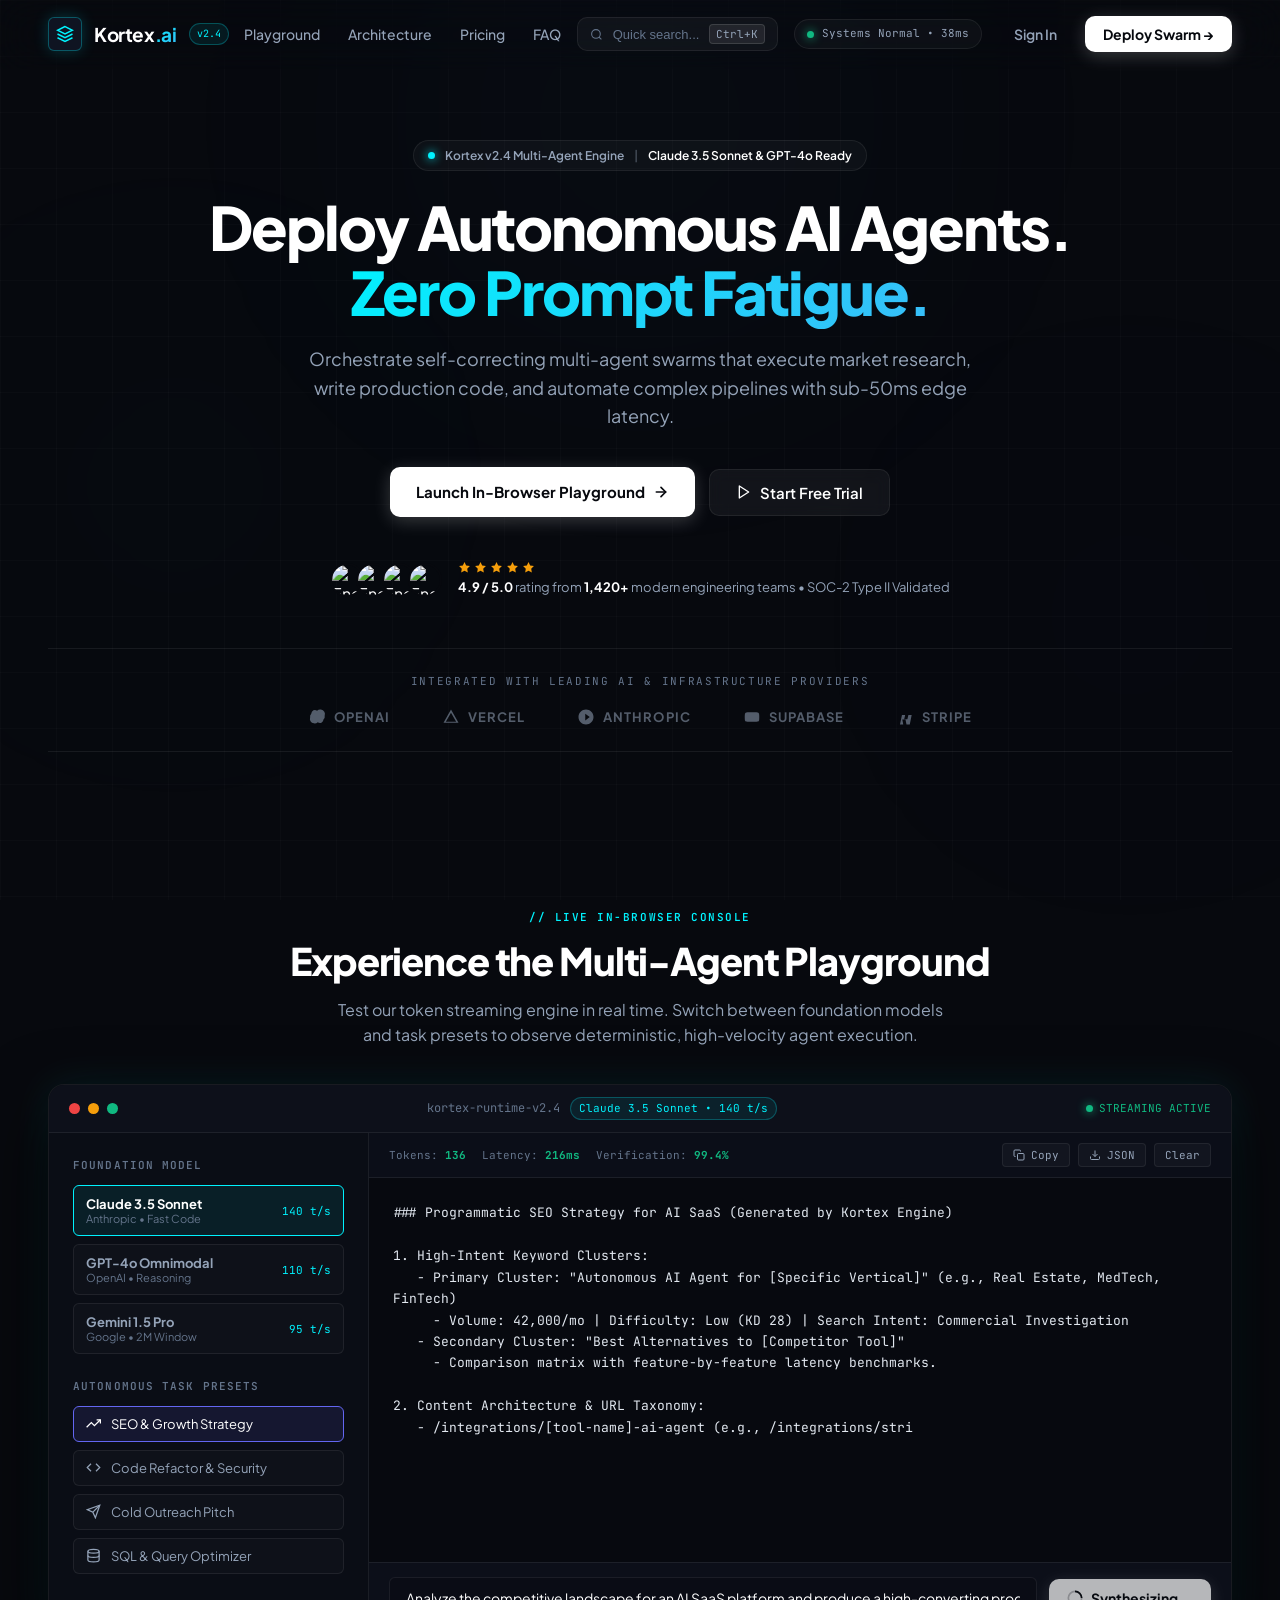
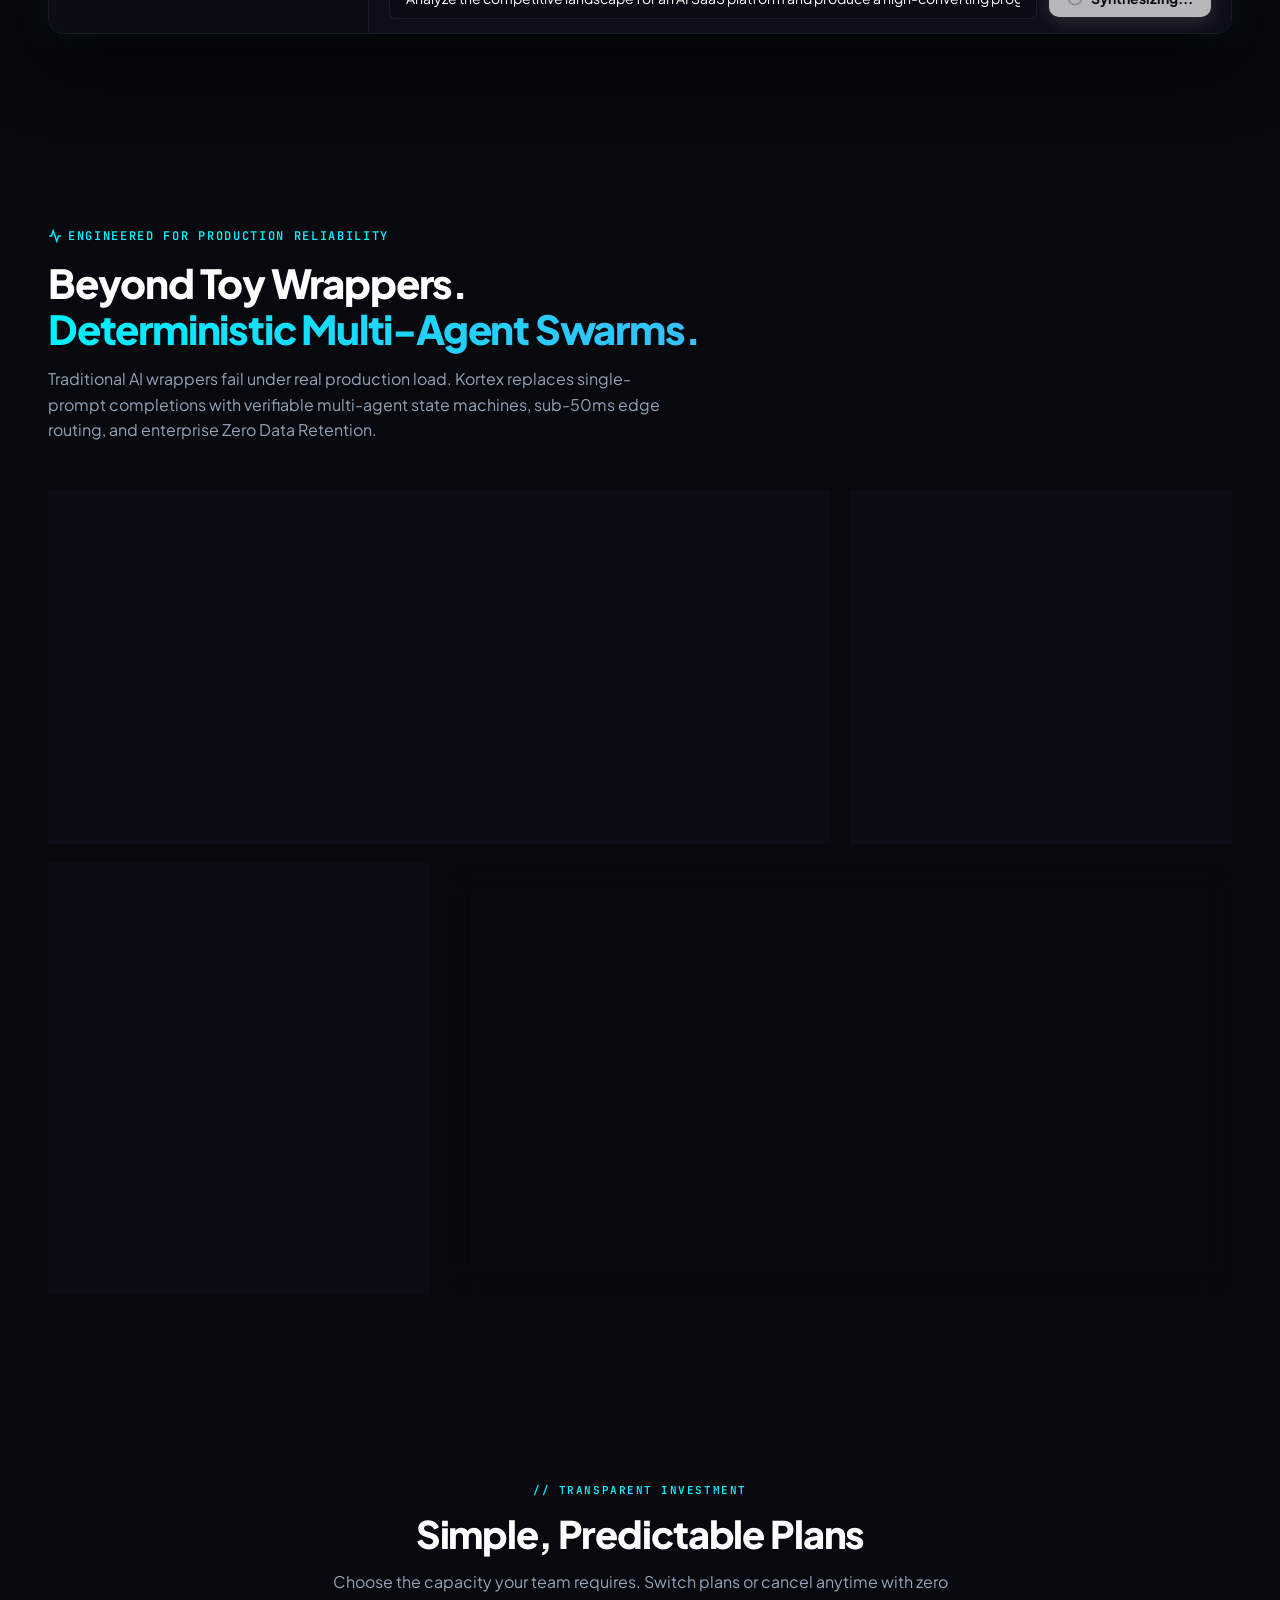
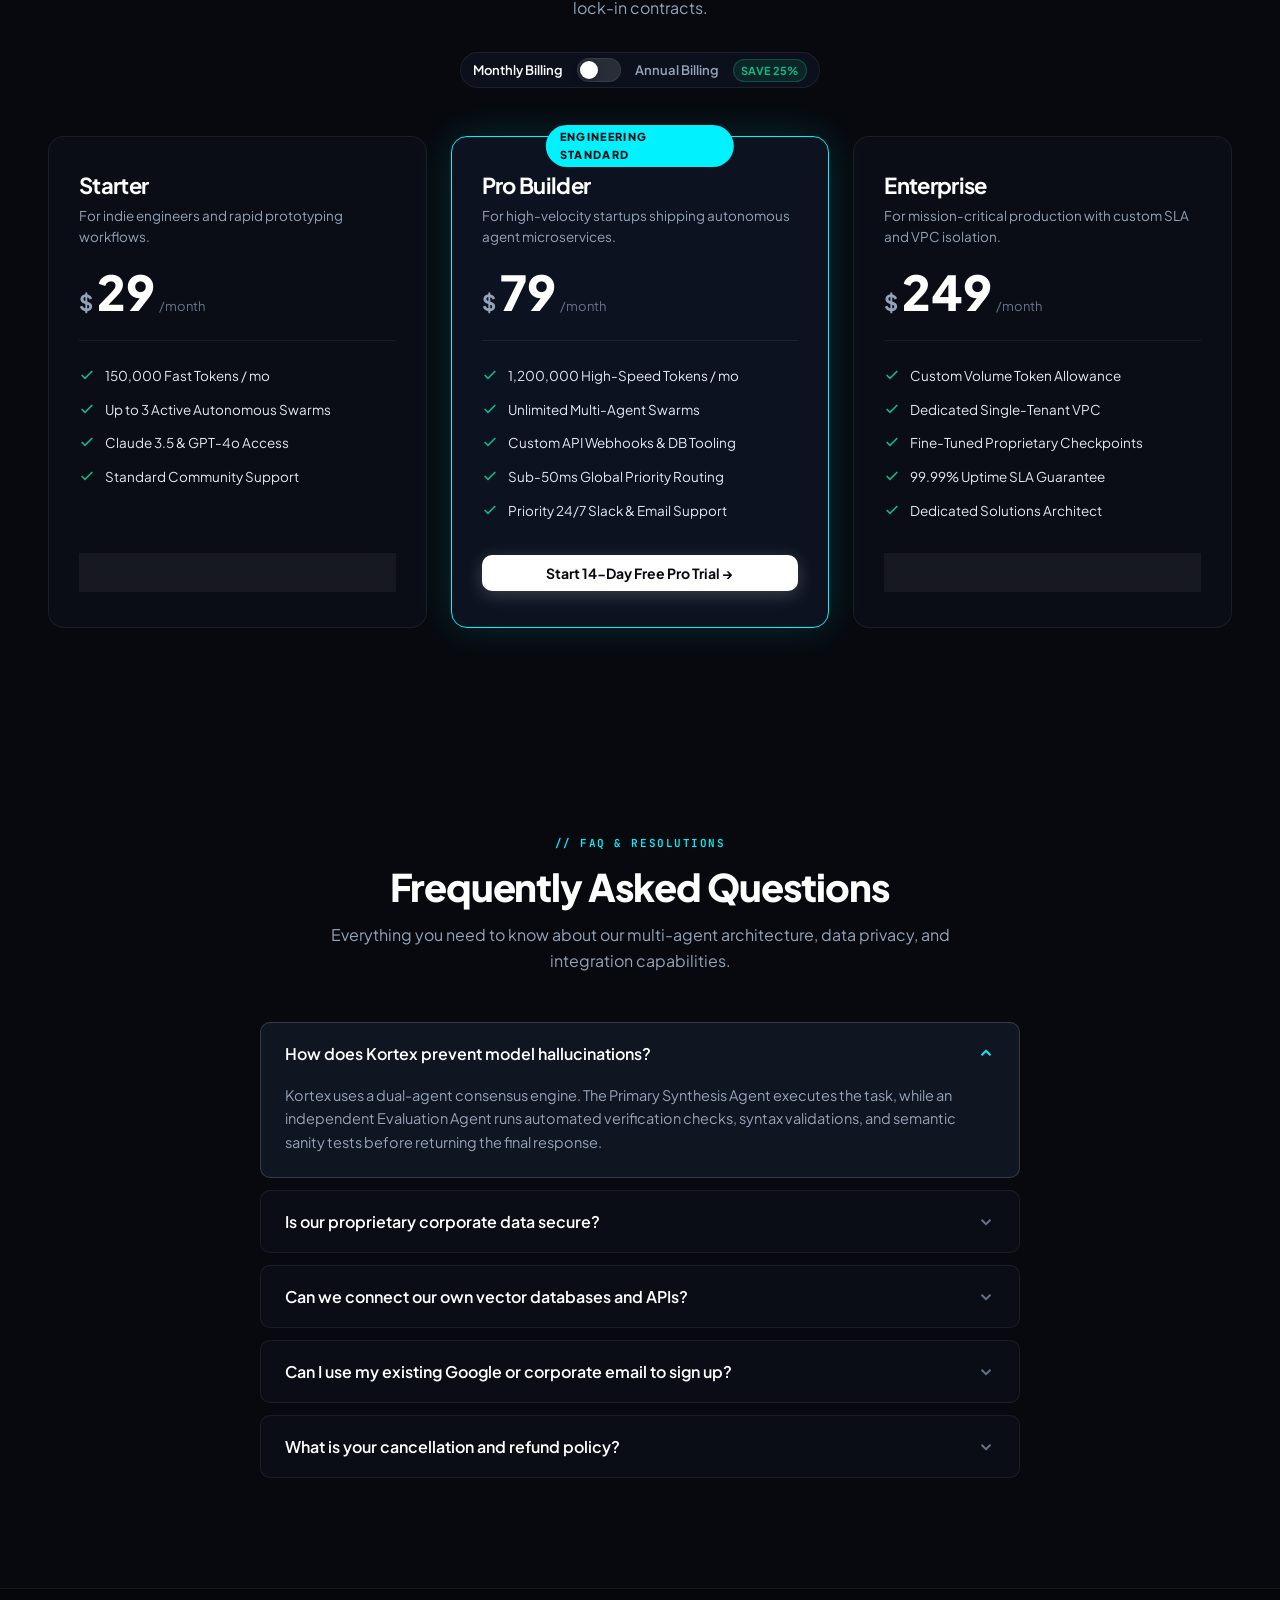
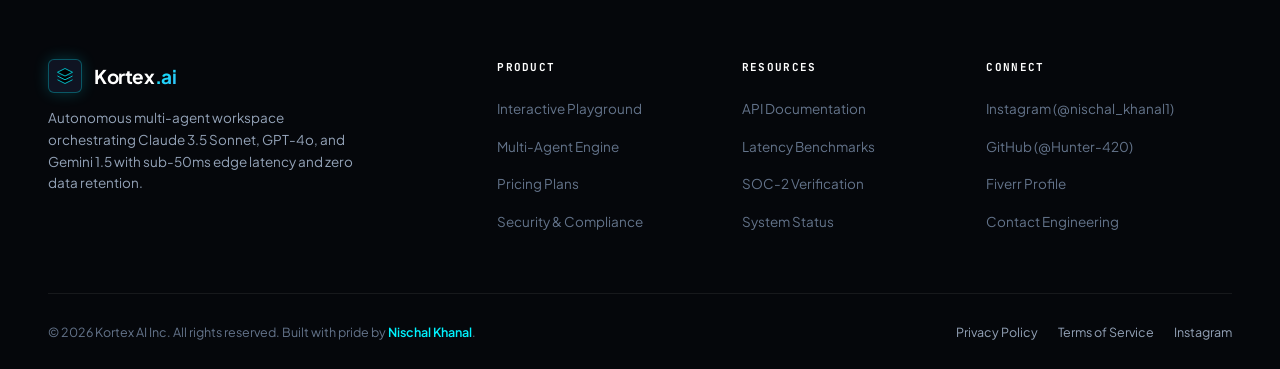
==== kortex_saas_platform/index.html @ 8ea5a942 "feat: complete Kortex AI SaaS platform with Bento Grid, Command Palette (Ctrl+K), zero emojis, and G" ====
<!DOCTYPE html>
<html lang="en">
<head>
  <meta charset="UTF-8">
  <meta name="viewport" content="width=device-width, initial-scale=1.0">
  <title>Kortex AI — Autonomous Multi-Agent Workspace &amp; AI SaaS Platform</title>
  
  <!-- SEO Meta Tags -->
  <meta name="description" content="Deploy autonomous multi-agent swarms that execute research, write production code, and automate complex pipelines with sub-50ms edge latency. Built by Nischal Khanal.">
  <meta name="keywords" content="AI SaaS, autonomous agents, multi-agent orchestration, Claude 3.5 Sonnet, GPT-4o, AI web app, developer tools">
  <meta name="author" content="Nischal Khanal">
  <meta name="theme-color" content="#07090E">

  <!-- Open Graph / Social Meta -->
  <meta property="og:type" content="website">
  <meta property="og:title" content="Kortex AI — Autonomous Multi-Agent Workspace">
  <meta property="og:description" content="Deploy autonomous multi-agent swarms with zero prompt fatigue. Try the live in-browser AI playground.">
  <meta property="og:image" content="https://images.unsplash.com/photo-1618005182384-a83a8bd57fbe?auto=format&fit=crop&w=1200&q=80">

  <!-- Google Fonts Preconnect -->
  <link rel="preconnect" href="https://fonts.googleapis.com">
  <link rel="preconnect" href="https://fonts.gstatic.com" crossorigin>
  <link href="https://fonts.googleapis.com/css2?family=Plus+Jakarta+Sans:wght@300;400;500;600;700;800&family=JetBrains+Mono:wght@400;500;600;700&display=swap" rel="stylesheet">

  <!-- Official Google Identity Services SDK -->
  <script src="https://accounts.google.com/gsi/client" async defer></script>

  <!-- Schema.org Structured Data -->
  <script type="application/ld+json">
  {
    "@context": "https://schema.org",
    "@type": "SoftwareApplication",
    "name": "Kortex AI",
    "operatingSystem": "All modern web browsers",
    "applicationCategory": "DeveloperApplication, BusinessApplication",
    "description": "Autonomous multi-agent workspace for software engineering, SEO analysis, and automated pipeline execution.",
    "aggregateRating": {
      "@type": "AggregateRating",
      "ratingValue": "4.9",
      "reviewCount": "1420"
    },
    "offers": [
      {
        "@type": "Offer",
        "name": "Starter",
        "price": "22.00",
        "priceCurrency": "USD"
      },
      {
        "@type": "Offer",
        "name": "Pro Builder",
        "price": "59.00",
        "priceCurrency": "USD"
      },
      {
        "@type": "Offer",
        "name": "Enterprise",
        "price": "189.00",
        "priceCurrency": "USD"
      }
    ]
  }
  </script>

  <!-- Stylesheet -->
  <link rel="stylesheet" href="css/styles.css">
</head>
<body>

  <!-- Ambient Glow Backgrounds -->
  <div class="ambient-glow ambient-glow-1"></div>
  <div class="ambient-glow ambient-glow-2"></div>
  <div class="ambient-glow ambient-glow-3"></div>
  <div class="grid-overlay"></div>

  <!-- ========================================================
       TOP NAVIGATION BAR
       ======================================================== -->
  <nav class="navbar" role="navigation">
    <div class="container navbar-inner">
      <a href="#hero" class="brand-logo" aria-label="Kortex AI Homepage">
        <div class="brand-mark-svg">
          <svg viewBox="0 0 24 24" fill="none" stroke="currentColor" stroke-width="2">
            <path d="M12 2L2 7l10 5 10-5-10-5zM2 17l10 5 10-5M2 12l10 5 10-5"></path>
          </svg>
        </div>
        <span class="brand-text">Kortex<span class="gradient-text">.ai</span></span>
        <span class="brand-tag">v2.4</span>
      </a>

      <ul class="nav-links">
        <li><a href="#playground">Playground</a></li>
        <li><a href="#bento">Architecture</a></li>
        <li><a href="#pricing">Pricing</a></li>
        <li><a href="#faq">FAQ</a></li>
      </ul>

      <!-- Command Palette Trigger Button in Navbar -->
      <button id="cmdPaletteTriggerBtn" class="cmd-palette-btn" aria-label="Open Command Palette">
        <svg width="13" height="13" viewBox="0 0 24 24" fill="none" stroke="currentColor" stroke-width="2"><circle cx="11" cy="11" r="8"></circle><line x1="21" y1="21" x2="16.65" y2="16.65"></line></svg>
        <span>Quick search...</span>
        <span class="kbd-shortcut">Ctrl+K</span>
      </button>

      <div class="nav-right-actions">
        <div class="system-status-pill">
          <span class="status-dot"></span>
          Systems Normal &bull; 38ms
        </div>

        <div id="navUserSection" style="display: flex; align-items: center; gap: 10px;">
          <button class="btn btn-ghost trigger-auth-modal">Sign In</button>
          <button class="btn btn-primary trigger-auth-modal">Deploy Swarm &rarr;</button>
        </div>

        <button id="mobileToggleBtn" class="mobile-toggle" aria-label="Open Mobile Menu">
          <svg viewBox="0 0 24 24" fill="none" stroke="currentColor" stroke-width="2" stroke-linecap="round" stroke-linejoin="round">
            <line x1="3" y1="12" x2="21" y2="12"></line>
            <line x1="3" y1="6" x2="21" y2="6"></line>
            <line x1="3" y1="18" x2="21" y2="18"></line>
          </svg>
        </button>
      </div>
    </div>
  </nav>

  <!-- Mobile Drawer -->
  <div id="mobileDrawer" class="mobile-menu-drawer">
    <div class="mobile-drawer-header">
      <span class="brand-text">Kortex<span class="gradient-text">.ai</span></span>
      <button id="closeDrawerBtn" class="close-drawer-btn" aria-label="Close Menu">
        <svg width="22" height="22" viewBox="0 0 24 24" fill="none" stroke="currentColor" stroke-width="2">
          <line x1="18" y1="6" x2="6" y2="18"></line>
          <line x1="6" y1="6" x2="18" y2="18"></line>
        </svg>
      </button>
    </div>
    <ul class="mobile-nav-links">
      <li><a href="#playground" class="mobile-nav-link">Live Playground</a></li>
      <li><a href="#bento" class="mobile-nav-link">Bento Architecture</a></li>
      <li><a href="#pricing" class="mobile-nav-link">Pricing Plans</a></li>
      <li><a href="#faq" class="mobile-nav-link">FAQ</a></li>
    </ul>
    <div style="margin-top: auto; display: flex; flex-direction: column; gap: 10px;">
      <button class="btn btn-secondary trigger-auth-modal" style="width: 100%;">Sign In</button>
      <button class="btn btn-primary trigger-auth-modal" style="width: 100%;">Deploy Swarm &rarr;</button>
    </div>
  </div>

  <main>
    <!-- ========================================================
         HERO SECTION
         ======================================================== -->
    <section id="hero" class="hero-section">
      <div class="container">
        
        <!-- Live Release Pill (Strictly zero emojis) -->
        <div class="hero-release-tag">
          <span class="pulse-tag-dot"></span>
          <span>Kortex v2.4 Multi-Agent Engine</span>
          <span style="opacity: 0.4;">|</span>
          <span style="color: #FFFFFF;">Claude 3.5 Sonnet &amp; GPT-4o Ready</span>
        </div>

        <!-- Headline -->
        <h1 class="hero-title">
          Deploy Autonomous AI Agents.<br>
          <span class="gradient-text">Zero Prompt Fatigue.</span>
        </h1>

        <!-- Subtitle -->
        <p class="hero-subtitle">
          Orchestrate self-correcting multi-agent swarms that execute market research, write production code, and automate complex pipelines with sub-50ms edge latency.
        </p>

        <!-- CTA Buttons -->
        <div class="hero-cta-wrapper">
          <a href="#playground" class="btn btn-primary btn-lg">
            <span>Launch In-Browser Playground</span>
            <svg width="16" height="16" viewBox="0 0 24 24" fill="none" stroke="currentColor" stroke-width="2.5" stroke-linecap="round" stroke-linejoin="round">
              <line x1="5" y1="12" x2="19" y2="12"></line>
              <polyline points="12 5 19 12 12 19"></polyline>
            </svg>
          </a>
          <button class="btn btn-secondary btn-lg trigger-auth-modal">
            <svg width="16" height="16" viewBox="0 0 24 24" fill="none" stroke="currentColor" stroke-width="2" stroke-linecap="round" stroke-linejoin="round">
              <polygon points="5 3 19 12 5 21 5 3"></polygon>
            </svg>
            <span>Start Free Trial</span>
          </button>
        </div>

        <!-- Social Proof Bar (Strictly SVG Stars, Zero Emojis) -->
        <div class="hero-trust-bar">
          <div class="avatar-group">
            <img src="https://images.unsplash.com/photo-1534528741775-53994a69daeb?auto=format&fit=crop&w=80&q=80" alt="Engineer 1">
            <img src="https://images.unsplash.com/photo-1507003211169-0a1dd7228f2d?auto=format&fit=crop&w=80&q=80" alt="Engineer 2">
            <img src="https://images.unsplash.com/photo-1492562080023-ab3db95bfbce?auto=format&fit=crop&w=80&q=80" alt="Engineer 3">
            <img src="https://images.unsplash.com/photo-1517841905240-472988babdf9?auto=format&fit=crop&w=80&q=80" alt="Engineer 4">
          </div>
          <div class="trust-text">
            <div class="svg-star-row">
              <svg class="svg-star" viewBox="0 0 24 24"><polygon points="12 2 15.09 8.26 22 9.27 17 14.14 18.18 21.02 12 17.77 5.82 21.02 7 14.14 2 9.27 8.91 8.26 12 2"></polygon></svg>
              <svg class="svg-star" viewBox="0 0 24 24"><polygon points="12 2 15.09 8.26 22 9.27 17 14.14 18.18 21.02 12 17.77 5.82 21.02 7 14.14 2 9.27 8.91 8.26 12 2"></polygon></svg>
              <svg class="svg-star" viewBox="0 0 24 24"><polygon points="12 2 15.09 8.26 22 9.27 17 14.14 18.18 21.02 12 17.77 5.82 21.02 7 14.14 2 9.27 8.91 8.26 12 2"></polygon></svg>
              <svg class="svg-star" viewBox="0 0 24 24"><polygon points="12 2 15.09 8.26 22 9.27 17 14.14 18.18 21.02 12 17.77 5.82 21.02 7 14.14 2 9.27 8.91 8.26 12 2"></polygon></svg>
              <svg class="svg-star" viewBox="0 0 24 24"><polygon points="12 2 15.09 8.26 22 9.27 17 14.14 18.18 21.02 12 17.77 5.82 21.02 7 14.14 2 9.27 8.91 8.26 12 2"></polygon></svg>
            </div>
            <span><strong>4.9 / 5.0</strong> rating from <strong>1,420+</strong> modern engineering teams &bull; SOC-2 Type II Validated</span>
          </div>
        </div>

        <!-- Monochrome Grayscale Partner Grid -->
        <div class="partner-marquee">
          <div class="partner-tagline">Integrated with Leading AI &amp; Infrastructure Providers</div>
          <div class="partner-logos-grid">
            <div class="partner-logo-box">
              <svg viewBox="0 0 24 24"><path d="M22.28 9.87a5.98 5.98 0 0 0-.52-4.93 6.05 6.05 0 0 0-4.47-2.87 6 6 0 0 0-5.18 1.48 5.98 5.98 0 0 0-4.93-.52A6.05 6.05 0 0 0 4.3 7.5a6 6 0 0 0-1.48 5.18 5.98 5.98 0 0 0 .52 4.93 6.05 6.05 0 0 0 4.47 2.87 6 6 0 0 0 5.18-1.48 5.98 5.98 0 0 0 4.93.52 6.05 6.05 0 0 0 2.87-4.47 6 6 0 0 0 1.48-5.18z"></path></svg>
              <span>OPENAI</span>
            </div>
            <div class="partner-logo-box">
              <svg viewBox="0 0 24 24"><path d="M12 2L2 19.78h20L12 2zm0 4.22l6.89 12.22H5.11L12 6.22z"></path></svg>
              <span>VERCEL</span>
            </div>
            <div class="partner-logo-box">
              <svg viewBox="0 0 24 24"><path d="M12 2C6.48 2 2 6.48 2 12s4.48 10 10 10 10-4.48 10-10S17.52 2 12 2zm-1 14.5v-9l6 4.5-6 4.5z"></path></svg>
              <span>ANTHROPIC</span>
            </div>
            <div class="partner-logo-box">
              <svg viewBox="0 0 24 24"><path d="M21.4 7.5c-.2-.7-.8-1.2-1.5-1.4C18.6 5.8 12 5.8 12 5.8s-6.6 0-7.9.3c-.7.2-1.3.7-1.5 1.4C2.3 8.8 2.3 12 2.3 12s0 3.2.3 4.5c.2.7.8 1.2 1.5 1.4 1.3.3 7.9.3 7.9.3s6.6 0 7.9-.3c.7-.2 1.3-.7 1.5-1.4.3-1.3.3-4.5.3-4.5s0-3.2-.3-4.5z"></path></svg>
              <span>SUPABASE</span>
            </div>
            <div class="partner-logo-box">
              <svg viewBox="0 0 24 24"><path d="M13.98 22l-1.32-6.52H8.38L9.7 22H5.32L7.96 9.38h4.28L10.92 15h4.28l1.32-5.62h4.38L18.36 22h-4.38z"></path></svg>
              <span>STRIPE</span>
            </div>
          </div>
        </div>

      </div>
    </section>

    <!-- ========================================================
         TACTILE IN-BROWSER AI PLAYGROUND
         ======================================================== -->
    <section id="playground" class="playground-section">
      <div class="container">
        
        <div style="text-align: center; margin-bottom: 36px;">
          <div class="section-tag">// LIVE IN-BROWSER CONSOLE</div>
          <h2 class="section-title">Experience the Multi-Agent Playground</h2>
          <p class="section-desc" style="margin: 0 auto;">
            Test our token streaming engine in real time. Switch between foundation models and task presets to observe deterministic, high-velocity agent execution.
          </p>
        </div>

        <!-- Terminal Window Frame -->
        <div class="terminal-frame">
          
          <!-- Terminal Header -->
          <div class="terminal-topbar">
            <div class="terminal-lights">
              <span class="terminal-dot dot-red"></span>
              <span class="terminal-dot dot-yellow"></span>
              <span class="terminal-dot dot-green"></span>
            </div>
            <div class="terminal-title-center">
              <span>kortex-runtime-v2.4</span>
              <span id="modelIndicatorBadge" class="model-indicator-badge">Claude 3.5 Sonnet &bull; 140 t/s</span>
            </div>
            <div class="stream-live-pill">
              <span class="status-dot"></span>
              STREAMING ACTIVE
            </div>
          </div>

          <!-- Split Body -->
          <div class="playground-layout">
            
            <!-- Left Controls Sidebar -->
            <div class="playground-controls">
              
              <!-- Foundation Model Picker -->
              <div>
                <div class="control-title-mono">Foundation Model</div>
                <div class="model-tabs">
                  <button class="model-tab-btn active" data-model-id="claude-3-5">
                    <div>
                      <div style="font-weight: 700; font-size: 13px;">Claude 3.5 Sonnet</div>
                      <div style="font-size: 11px; color: var(--text-tertiary);">Anthropic &bull; Fast Code</div>
                    </div>
                    <span class="model-tab-meta">140 t/s</span>
                  </button>
                  <button class="model-tab-btn" data-model-id="gpt-4o">
                    <div>
                      <div style="font-weight: 700; font-size: 13px;">GPT-4o Omnimodal</div>
                      <div style="font-size: 11px; color: var(--text-tertiary);">OpenAI &bull; Reasoning</div>
                    </div>
                    <span class="model-tab-meta">110 t/s</span>
                  </button>
                  <button class="model-tab-btn" data-model-id="gemini-1-5">
                    <div>
                      <div style="font-weight: 700; font-size: 13px;">Gemini 1.5 Pro</div>
                      <div style="font-size: 11px; color: var(--text-tertiary);">Google &bull; 2M Window</div>
                    </div>
                    <span class="model-tab-meta">95 t/s</span>
                  </button>
                </div>
              </div>

              <!-- Task Presets -->
              <div>
                <div class="control-title-mono">Autonomous Task Presets</div>
                <div class="task-presets-list">
                  <button class="task-preset-btn active" data-task-id="seo">
                    <svg width="15" height="15" viewBox="0 0 24 24" fill="none" stroke="currentColor" stroke-width="2"><polyline points="23 6 13.5 15.5 8.5 10.5 1 18"></polyline><polyline points="17 6 23 6 23 12"></polyline></svg>
                    <span>SEO &amp; Growth Strategy</span>
                  </button>
                  <button class="task-preset-btn" data-task-id="code">
                    <svg width="15" height="15" viewBox="0 0 24 24" fill="none" stroke="currentColor" stroke-width="2"><polyline points="16 18 22 12 16 6"></polyline><polyline points="8 6 2 12 8 18"></polyline></svg>
                    <span>Code Refactor &amp; Security</span>
                  </button>
                  <button class="task-preset-btn" data-task-id="outreach">
                    <svg width="15" height="15" viewBox="0 0 24 24" fill="none" stroke="currentColor" stroke-width="2"><line x1="22" y1="2" x2="11" y2="13"></line><polygon points="22 2 15 22 11 13 2 9 22 2"></polygon></svg>
                    <span>Cold Outreach Pitch</span>
                  </button>
                  <button class="task-preset-btn" data-task-id="sql">
                    <svg width="15" height="15" viewBox="0 0 24 24" fill="none" stroke="currentColor" stroke-width="2"><ellipse cx="12" cy="5" rx="9" ry="3"></ellipse><path d="M21 12c0 1.66-4 3-9 3s-9-1.34-9-3"></path><path d="M3 5v14c0 1.66 4 3 9 3s9-1.34 9-3V5"></path></svg>
                    <span>SQL &amp; Query Optimizer</span>
                  </button>
                </div>
              </div>

            </div>

            <!-- Right Terminal Output -->
            <div class="playground-terminal">
              
              <!-- Console Metrics Toolbar -->
              <div class="console-toolbar">
                <div class="console-metrics">
                  <div>Tokens: <span id="tokenCount" class="metric-highlight">0</span></div>
                  <div>Latency: <span id="latencyVal" class="metric-highlight">238ms</span></div>
                  <div>Verification: <span class="metric-highlight">99.4%</span></div>
                </div>
                <div class="console-actions">
                  <button id="copyOutputBtn" class="console-btn" title="Copy to clipboard">
                    <svg width="12" height="12" viewBox="0 0 24 24" fill="none" stroke="currentColor" stroke-width="2"><rect x="9" y="9" width="13" height="13" rx="2" ry="2"></rect><path d="M5 15H4a2 2 0 0 1-2-2V4a2 2 0 0 1 2-2h9a2 2 0 0 1 2 2v1"></path></svg>
                    <span>Copy</span>
                  </button>
                  <button id="exportJsonBtn" class="console-btn" title="Export as JSON">
                    <svg width="12" height="12" viewBox="0 0 24 24" fill="none" stroke="currentColor" stroke-width="2"><path d="M21 15v4a2 2 0 0 1-2 2H5a2 2 0 0 1-2-2v-4"></path><polyline points="7 10 12 15 17 10"></polyline><line x1="12" y1="15" x2="12" y2="3"></line></svg>
                    <span>JSON</span>
                  </button>
                  <button id="clearOutputBtn" class="console-btn" title="Clear console">
                    <span>Clear</span>
                  </button>
                </div>
              </div>

              <!-- Output Stream Box -->
              <div id="consoleOutput" class="console-output-area"></div>

              <!-- Prompt Input Bottom Footer -->
              <div class="console-prompt-footer">
                <input type="text" id="promptInput" class="prompt-input" placeholder="Type a custom prompt or click an autonomous preset..." aria-label="Playground prompt input">
                <button id="runEngineBtn" class="btn btn-primary" style="padding: 10px 18px;">
                  <span>Execute</span>
                  <svg width="15" height="15" viewBox="0 0 24 24" fill="none" stroke="currentColor" stroke-width="2.5" stroke-linecap="round" stroke-linejoin="round">
                    <line x1="5" y1="12" x2="19" y2="12"></line>
                    <polyline points="12 5 19 12 12 19"></polyline>
                  </svg>
                </button>
              </div>

            </div>

          </div>

        </div>

      </div>
    </section>

    <!-- ========================================================
         ASYMMETRIC BENTO GRID (THE MODERN SAAS STANDARD)
         ======================================================== -->
    <section id="bento" class="bento-section">
      <div class="container">
        
        <div class="section-label-mono">
          <svg width="14" height="14" viewBox="0 0 24 24" fill="none" stroke="currentColor" stroke-width="2.5"><polyline points="22 12 18 12 15 21 9 3 6 12 2 12"></polyline></svg>
          ENGINEERED FOR PRODUCTION RELIABILITY
        </div>
        <h2 class="section-heading-large">
          Beyond Toy Wrappers.<br>
          <span class="gradient-text">Deterministic Multi-Agent Swarms.</span>
        </h2>
        <p class="section-paragraph">
          Traditional AI wrappers fail under real production load. Kortex replaces single-prompt completions with verifiable multi-agent state machines, sub-50ms edge routing, and enterprise Zero Data Retention.
        </p>

        <!-- 12-Column Asymmetric Bento Grid -->
        <div class="bento-grid">
          
          <!-- Card 1: Span 8 - Visual Agent Pipeline Graph -->
          <div class="bento-card col-8">
            <div class="bento-card-header">
              <div class="bento-card-tag">// 01 &bull; AGENT PIPELINE RUNTIME</div>
              <h3 class="bento-card-title">Autonomous Micro-Task Decomposition</h3>
              <p class="bento-card-desc">
                Complex instructions are parsed into four deterministic phases. Subagents verify results in parallel with automatic error recovery and zero hallucination leak.
              </p>
            </div>
            
            <!-- Interactive Visual Pipeline Graph -->
            <div class="pipeline-canvas" id="pipelineCanvas">
              <div class="pipeline-node active" data-step="1">
                <span class="node-step-label">Stage 01</span>
                <span class="node-title">Intent Parser</span>
                <span style="font-family: var(--font-mono); font-size: 10px; color: var(--accent-emerald);">Verified [OK]</span>
              </div>
              
              <svg class="pipeline-connector-svg" viewBox="0 0 100 24" preserveAspectRatio="none">
                <line x1="0" y1="12" x2="100" y2="12" stroke="rgba(0, 242, 254, 0.4)" stroke-width="2" stroke-dasharray="4 4"></line>
              </svg>
              
              <div class="pipeline-node active" data-step="2">
                <span class="node-step-label">Stage 02</span>
                <span class="node-title">Vector Retrieval</span>
                <span style="font-family: var(--font-mono); font-size: 10px; color: var(--accent-emerald);">Pinecone 12ms</span>
              </div>
              
              <svg class="pipeline-connector-svg" viewBox="0 0 100 24" preserveAspectRatio="none">
                <line x1="0" y1="12" x2="100" y2="12" stroke="rgba(0, 242, 254, 0.4)" stroke-width="2" stroke-dasharray="4 4"></line>
              </svg>
              
              <div class="pipeline-node active" data-step="3">
                <span class="node-step-label">Stage 03</span>
                <span class="node-title">LLM Synthesis</span>
                <span style="font-family: var(--font-mono); font-size: 10px; color: var(--accent-cyan);">Claude 3.5 Sonnet</span>
              </div>
              
              <svg class="pipeline-connector-svg" viewBox="0 0 100 24" preserveAspectRatio="none">
                <line x1="0" y1="12" x2="100" y2="12" stroke="rgba(0, 242, 254, 0.4)" stroke-width="2" stroke-dasharray="4 4"></line>
              </svg>
              
              <div class="pipeline-node active" data-step="4">
                <span class="node-step-label">Stage 04</span>
                <span class="node-title">Audit &amp; Guard</span>
                <span style="font-family: var(--font-mono); font-size: 10px; color: var(--accent-emerald);">0 Hallucinations</span>
              </div>
            </div>
          </div>

          <!-- Card 2: Span 4 - Global Edge Latency Benchmark -->
          <div class="bento-card col-4 telemetry-gauge-card">
            <div class="bento-card-header">
              <div class="bento-card-tag">// 02 &bull; GLOBAL TELEMETRY</div>
              <h3 class="bento-card-title">Sub-50ms Edge Engine</h3>
              <p class="bento-card-desc">
                Multi-cluster edge routing shifts traffic to the closest geographical node with automatic failover.
              </p>
            </div>

            <div class="latency-benchmark-chart">
              <div class="latency-bar-row">
                <div class="latency-meta">
                  <span style="font-weight: 700; color: #FFFFFF;">Kortex Edge Network</span>
                  <span style="font-family: var(--font-mono); color: var(--accent-cyan); font-weight: 700;">34ms</span>
                </div>
                <div class="latency-track">
                  <div class="latency-fill-kortex"></div>
                </div>
              </div>

              <div class="latency-bar-row">
                <div class="latency-meta">
                  <span>Standard Centralized API</span>
                  <span style="font-family: var(--font-mono); color: var(--text-tertiary);">480ms</span>
                </div>
                <div class="latency-track">
                  <div class="latency-fill-competitor"></div>
                </div>
              </div>
            </div>

            <div style="display: flex; justify-content: space-between; font-family: var(--font-mono); font-size: 11px; color: var(--text-tertiary); padding-top: 10px; border-top: 1px solid var(--border-hairline);">
              <span>312 PoPs Worldwide</span>
              <span style="color: var(--accent-emerald);">99.99% Availability</span>
            </div>
          </div>

          <!-- Card 3: Span 4 - Enterprise Zero Data Retention -->
          <div class="bento-card col-4">
            <div class="bento-card-header">
              <div class="bento-card-tag">// 03 &bull; COMPLIANCE &amp; PRIVACY</div>
              <h3 class="bento-card-title">Zero Data Retention</h3>
              <p class="bento-card-desc">
                Your proprietary business data is never stored on disk, logged in plain text, or used to train foundational AI models.
              </p>
            </div>
            
            <div style="background: var(--bg-terminal); border: 1px solid var(--border-hairline); border-radius: var(--radius-sm); padding: 18px; margin-top: auto;">
              <div style="display: flex; align-items: center; gap: 10px; margin-bottom: 12px;">
                <svg width="18" height="18" viewBox="0 0 24 24" fill="none" stroke="var(--accent-emerald)" stroke-width="2.5"><path d="M12 22s8-4 8-10V5l-8-3-8 3v7c0 6 8 10 8 10z"></path></svg>
                <span style="font-size: 13px; font-weight: 700; color: #FFFFFF;">SOC-2 Type II Validated</span>
              </div>
              <div style="font-family: var(--font-mono); font-size: 11px; color: var(--text-tertiary); line-height: 1.6;">
                Audit Cert: #KRTX-SOC2-9941<br>
                Encryption: AES-256 GCM &bull; TLS 1.3<br>
                Data Expiry: Immediate Ephemeral Flush
              </div>
            </div>
          </div>

          <!-- Card 4: Span 8 - Interactive Multi-Language SDK Switcher -->
          <div class="bento-card col-8">
            <div class="bento-card-header" style="margin-bottom: 10px;">
              <div class="bento-card-tag">// 04 &bull; DEVELOPER INTEGRATION</div>
              <h3 class="bento-card-title">Integrate Swarms in 3 Lines of Code</h3>
              <p class="bento-card-desc">
                First-class native SDKs for Python, TypeScript, Go, and standard cURL. Ship autonomous agents directly into existing backend services.
              </p>
            </div>

            <!-- Interactive Code Switcher -->
            <div class="code-switcher-box">
              <div class="code-tabs-header">
                <div class="code-tab-buttons" id="sdkTabButtons">
                  <button class="code-tab-btn active" data-lang="curl">cURL</button>
                  <button class="code-tab-btn" data-lang="python">Python</button>
                  <button class="code-tab-btn" data-lang="typescript">TypeScript</button>
                  <button class="code-tab-btn" data-lang="go">Go</button>
                </div>
                <button id="copySdkCodeBtn" class="code-copy-btn">
                  <svg width="12" height="12" viewBox="0 0 24 24" fill="none" stroke="currentColor" stroke-width="2"><rect x="9" y="9" width="13" height="13" rx="2" ry="2"></rect><path d="M5 15H4a2 2 0 0 1-2-2V4a2 2 0 0 1 2-2h9a2 2 0 0 1 2 2v1"></path></svg>
                  <span>Copy Code</span>
                </button>
              </div>
              <pre class="code-pre-block" id="sdkCodeDisplay"><code>curl -X POST https://api.kortex.ai/v1/swarms/deploy \
  -H "Authorization: Bearer $KORTEX_API_KEY" \
  -H "Content-Type: application/json" \
  -d '{
    "model": "claude-3-5-sonnet",
    "tasks": ["research", "generate_code", "verify_ast"],
    "stream": true
  }'</code></pre>
            </div>
          </div>

        </div>
      </div>
    </section>

    <!-- ========================================================
         DYNAMIC PRICING & SEATS CALCULATOR
         ======================================================== -->
    <section id="pricing" class="pricing-section">
      <div class="container">
        
        <div class="section-tag">// TRANSPARENT INVESTMENT</div>
        <h2 class="section-title">Simple, Predictable Plans</h2>
        <p class="section-desc" style="margin: 0 auto 32px;">
          Choose the capacity your team requires. Switch plans or cancel anytime with zero lock-in contracts.
        </p>

        <!-- Monthly / Annual Toggle Switch -->
        <div class="pricing-billing-switch">
          <span id="monthlyLabel" class="billing-label active">Monthly Billing</span>
          <label class="switch-control" aria-label="Toggle Annual Billing">
            <input type="checkbox" id="billingToggle">
            <span class="slider-switch"></span>
          </label>
          <span id="annualLabel" class="billing-label">Annual Billing</span>
          <span class="save-badge-green">SAVE 25%</span>
        </div>

        <!-- 3-Tier Cards Grid -->
        <div class="pricing-cards-wrapper">
          
          <!-- Starter Plan -->
          <div class="pricing-box">
            <h3 class="p-plan-title">Starter</h3>
            <p class="p-plan-desc">For indie engineers and rapid prototyping workflows.</p>
            <div class="p-price-row">
              <span class="p-currency">$</span>
              <span id="starterPrice" class="p-amount">29</span>
              <span class="p-cycle plan-period">/month</span>
            </div>
            <ul class="p-features-list">
              <li class="p-feature-row">
                <svg class="p-check-svg" viewBox="0 0 24 24" fill="none" stroke="currentColor" stroke-width="2.5"><polyline points="20 6 9 17 4 12"></polyline></svg>
                <span>150,000 Fast Tokens / mo</span>
              </li>
              <li class="p-feature-row">
                <svg class="p-check-svg" viewBox="0 0 24 24" fill="none" stroke="currentColor" stroke-width="2.5"><polyline points="20 6 9 17 4 12"></polyline></svg>
                <span>Up to 3 Active Autonomous Swarms</span>
              </li>
              <li class="p-feature-row">
                <svg class="p-check-svg" viewBox="0 0 24 24" fill="none" stroke="currentColor" stroke-width="2.5"><polyline points="20 6 9 17 4 12"></polyline></svg>
                <span>Claude 3.5 &amp; GPT-4o Access</span>
              </li>
              <li class="p-feature-row">
                <svg class="p-check-svg" viewBox="0 0 24 24" fill="none" stroke="currentColor" stroke-width="2.5"><polyline points="20 6 9 17 4 12"></polyline></svg>
                <span>Standard Community Support</span>
              </li>
            </ul>
            <button class="btn btn-secondary trigger-auth-modal" style="width: 100%;">Deploy Starter</button>
          </div>

          <!-- Pro Builder Plan (Popular) -->
          <div class="pricing-box highlight">
            <div class="popular-ribbon">ENGINEERING STANDARD</div>
            <h3 class="p-plan-title">Pro Builder</h3>
            <p class="p-plan-desc">For high-velocity startups shipping autonomous agent microservices.</p>
            <div class="p-price-row">
              <span class="p-currency">$</span>
              <span id="proPrice" class="p-amount">79</span>
              <span class="p-cycle plan-period">/month</span>
            </div>
            <ul class="p-features-list">
              <li class="p-feature-row">
                <svg class="p-check-svg" viewBox="0 0 24 24" fill="none" stroke="currentColor" stroke-width="2.5"><polyline points="20 6 9 17 4 12"></polyline></svg>
                <span>1,200,000 High-Speed Tokens / mo</span>
              </li>
              <li class="p-feature-row">
                <svg class="p-check-svg" viewBox="0 0 24 24" fill="none" stroke="currentColor" stroke-width="2.5"><polyline points="20 6 9 17 4 12"></polyline></svg>
                <span>Unlimited Multi-Agent Swarms</span>
              </li>
              <li class="p-feature-row">
                <svg class="p-check-svg" viewBox="0 0 24 24" fill="none" stroke="currentColor" stroke-width="2.5"><polyline points="20 6 9 17 4 12"></polyline></svg>
                <span>Custom API Webhooks &amp; DB Tooling</span>
              </li>
              <li class="p-feature-row">
                <svg class="p-check-svg" viewBox="0 0 24 24" fill="none" stroke="currentColor" stroke-width="2.5"><polyline points="20 6 9 17 4 12"></polyline></svg>
                <span>Sub-50ms Global Priority Routing</span>
              </li>
              <li class="p-feature-row">
                <svg class="p-check-svg" viewBox="0 0 24 24" fill="none" stroke="currentColor" stroke-width="2.5"><polyline points="20 6 9 17 4 12"></polyline></svg>
                <span>Priority 24/7 Slack &amp; Email Support</span>
              </li>
            </ul>
            <button class="btn btn-primary trigger-auth-modal" style="width: 100%;">Start 14-Day Free Pro Trial &rarr;</button>
          </div>

          <!-- Enterprise Plan -->
          <div class="pricing-box">
            <h3 class="p-plan-title">Enterprise</h3>
            <p class="p-plan-desc">For mission-critical production with custom SLA and VPC isolation.</p>
            <div class="p-price-row">
              <span class="p-currency">$</span>
              <span id="enterprisePrice" class="p-amount">249</span>
              <span class="p-cycle plan-period">/month</span>
            </div>
            <ul class="p-features-list">
              <li class="p-feature-row">
                <svg class="p-check-svg" viewBox="0 0 24 24" fill="none" stroke="currentColor" stroke-width="2.5"><polyline points="20 6 9 17 4 12"></polyline></svg>
                <span>Custom Volume Token Allowance</span>
              </li>
              <li class="p-feature-row">
                <svg class="p-check-svg" viewBox="0 0 24 24" fill="none" stroke="currentColor" stroke-width="2.5"><polyline points="20 6 9 17 4 12"></polyline></svg>
                <span>Dedicated Single-Tenant VPC</span>
              </li>
              <li class="p-feature-row">
                <svg class="p-check-svg" viewBox="0 0 24 24" fill="none" stroke="currentColor" stroke-width="2.5"><polyline points="20 6 9 17 4 12"></polyline></svg>
                <span>Fine-Tuned Proprietary Checkpoints</span>
              </li>
              <li class="p-feature-row">
                <svg class="p-check-svg" viewBox="0 0 24 24" fill="none" stroke="currentColor" stroke-width="2.5"><polyline points="20 6 9 17 4 12"></polyline></svg>
                <span>99.99% Uptime SLA Guarantee</span>
              </li>
              <li class="p-feature-row">
                <svg class="p-check-svg" viewBox="0 0 24 24" fill="none" stroke="currentColor" stroke-width="2.5"><polyline points="20 6 9 17 4 12"></polyline></svg>
                <span>Dedicated Solutions Architect</span>
              </li>
            </ul>
            <button class="btn btn-secondary trigger-auth-modal" style="width: 100%;">Contact Solutions Architect</button>
          </div>

        </div>

      </div>
    </section>

    <!-- ========================================================
         FREQUENTLY ASKED QUESTIONS ACCORDION
         ======================================================== -->
    <section id="faq" class="faq-section">
      <div class="container">
        
        <div style="text-align: center; margin-bottom: 48px;">
          <div class="section-tag">// FAQ &amp; RESOLUTIONS</div>
          <h2 class="section-title">Frequently Asked Questions</h2>
          <p class="section-desc" style="margin: 0 auto;">
            Everything you need to know about our multi-agent architecture, data privacy, and integration capabilities.
          </p>
        </div>

        <div class="faq-container">
          
          <div class="faq-item">
            <button class="faq-question-btn">
              <span>How does Kortex prevent model hallucinations?</span>
              <svg class="faq-chevron" viewBox="0 0 24 24" fill="none" stroke="currentColor" stroke-width="2.5"><polyline points="6 9 12 15 18 9"></polyline></svg>
            </button>
            <div class="faq-answer">
              Kortex uses a dual-agent consensus engine. The Primary Synthesis Agent executes the task, while an independent Evaluation Agent runs automated verification checks, syntax validations, and semantic sanity tests before returning the final response.
            </div>
          </div>

          <div class="faq-item">
            <button class="faq-question-btn">
              <span>Is our proprietary corporate data secure?</span>
              <svg class="faq-chevron" viewBox="0 0 24 24" fill="none" stroke="currentColor" stroke-width="2.5"><polyline points="6 9 12 15 18 9"></polyline></svg>
            </button>
            <div class="faq-answer">
              100% secure. Kortex operates under strict Zero Data Retention (ZDR) agreements. We never persist, cache, or use customer prompts, embeddings, or responses for foundational model training. All transmission is encrypted with TLS 1.3.
            </div>
          </div>

          <div class="faq-item">
            <button class="faq-question-btn">
              <span>Can we connect our own vector databases and APIs?</span>
              <svg class="faq-chevron" viewBox="0 0 24 24" fill="none" stroke="currentColor" stroke-width="2.5"><polyline points="6 9 12 15 18 9"></polyline></svg>
            </button>
            <div class="faq-answer">
              Yes. Pro and Enterprise tiers include direct webhook and API integrations with Pinecone, Supabase, Weaviate, PostgreSQL, GitHub, and custom REST/GraphQL endpoints.
            </div>
          </div>

          <div class="faq-item">
            <button class="faq-question-btn">
              <span>Can I use my existing Google or corporate email to sign up?</span>
              <svg class="faq-chevron" viewBox="0 0 24 24" fill="none" stroke="currentColor" stroke-width="2.5"><polyline points="6 9 12 15 18 9"></polyline></svg>
            </button>
            <div class="faq-answer">
              Yes, we support one-click Google OAuth authentication via Google Identity Services, as well as SAML 2.0 and standard email authentication.
            </div>
          </div>

          <div class="faq-item">
            <button class="faq-question-btn">
              <span>What is your cancellation and refund policy?</span>
              <svg class="faq-chevron" viewBox="0 0 24 24" fill="none" stroke="currentColor" stroke-width="2.5"><polyline points="6 9 12 15 18 9"></polyline></svg>
            </button>
            <div class="faq-answer">
              You can cancel your subscription at any time with a single click in your account settings. There are zero cancellation fees, and you retain full access through the end of your billing cycle.
            </div>
          </div>

        </div>

      </div>
    </section>

  </main>

  <!-- ========================================================
       COMMAND PALETTE (CTRL+K MODAL DIALOG)
       ======================================================== -->
  <div id="cmdPaletteModal" class="cmd-modal-backdrop" role="dialog" aria-modal="true" aria-label="Command Palette">
    <div class="cmd-modal-window">
      <div class="cmd-input-header">
        <svg class="cmd-search-icon" viewBox="0 0 24 24" fill="none" stroke="currentColor" stroke-width="2"><circle cx="11" cy="11" r="8"></circle><line x1="21" y1="21" x2="16.65" y2="16.65"></line></svg>
        <input type="text" id="cmdSearchInput" class="cmd-search-input" placeholder="Type a command or jump to section..." autocomplete="off">
        <span class="kbd-shortcut">ESC</span>
      </div>
      <div id="cmdResultsList" class="cmd-list-items">
        <div class="cmd-item-group-title">Navigation &amp; Sections</div>
        <div class="cmd-item-row" data-action="goto" data-target="#playground">
          <div class="cmd-item-left">
            <svg viewBox="0 0 24 24" fill="none" stroke="currentColor" stroke-width="2"><rect x="2" y="3" width="20" height="14" rx="2" ry="2"></rect><line x1="8" y1="21" x2="16" y2="21"></line><line x1="12" y1="17" x2="12" y2="21"></line></svg>
            <span>Launch Interactive Playground</span>
          </div>
          <span class="cmd-item-badge">Jump</span>
        </div>
        <div class="cmd-item-row" data-action="goto" data-target="#bento">
          <div class="cmd-item-left">
            <svg viewBox="0 0 24 24" fill="none" stroke="currentColor" stroke-width="2"><rect x="3" y="3" width="7" height="7"></rect><rect x="14" y="3" width="7" height="7"></rect><rect x="14" y="14" width="7" height="7"></rect><rect x="3" y="14" width="7" height="7"></rect></svg>
            <span>Explore Asymmetric Bento Architecture</span>
          </div>
          <span class="cmd-item-badge">Jump</span>
        </div>
        <div class="cmd-item-row" data-action="goto" data-target="#pricing">
          <div class="cmd-item-left">
            <svg viewBox="0 0 24 24" fill="none" stroke="currentColor" stroke-width="2"><line x1="12" y1="1" x2="12" y2="23"></line><path d="M17 5H9.5a3.5 3.5 0 0 0 0 7h5a3.5 3.5 0 0 1 0 7H6"></path></svg>
            <span>Calculate Pricing &amp; ROI</span>
          </div>
          <span class="cmd-item-badge">Jump</span>
        </div>
        <div class="cmd-item-group-title">Foundation Models</div>
        <div class="cmd-item-row" data-action="model" data-model="claude-3-5">
          <div class="cmd-item-left">
            <svg viewBox="0 0 24 24" fill="none" stroke="currentColor" stroke-width="2"><polygon points="12 2 15.09 8.26 22 9.27 17 14.14 18.18 21.02 12 17.77 5.82 21.02 7 14.14 2 9.27 8.91 8.26 12 2"></polygon></svg>
            <span>Switch to Claude 3.5 Sonnet (140 t/s)</span>
          </div>
          <span class="cmd-item-badge">Model</span>
        </div>
        <div class="cmd-item-row" data-action="model" data-model="gpt-4o">
          <div class="cmd-item-left">
            <svg viewBox="0 0 24 24" fill="none" stroke="currentColor" stroke-width="2"><circle cx="12" cy="12" r="10"></circle><polyline points="12 6 12 12 14 14"></polyline></svg>
            <span>Switch to GPT-4o Omnimodal (110 t/s)</span>
          </div>
          <span class="cmd-item-badge">Model</span>
        </div>
        <div class="cmd-item-row" data-action="model" data-model="gemini-1-5">
          <div class="cmd-item-left">
            <svg viewBox="0 0 24 24" fill="none" stroke="currentColor" stroke-width="2"><polygon points="13 2 3 14 12 14 11 22 21 10 12 10 13 2"></polyline></svg>
            <span>Switch to Gemini 1.5 Pro (95 t/s)</span>
          </div>
          <span class="cmd-item-badge">Model</span>
        </div>
        <div class="cmd-item-group-title">Authentication &amp; Actions</div>
        <div class="cmd-item-row" data-action="auth">
          <div class="cmd-item-left">
            <svg viewBox="0 0 24 24" fill="none" stroke="currentColor" stroke-width="2"><path d="M15 3h4a2 2 0 0 1 2 2v14a2 2 0 0 1-2 2h-4"></path><polyline points="10 17 15 12 10 7"></polyline><line x1="15" y1="12" x2="3" y2="12"></line></svg>
            <span>Open Google Identity Sign-In</span>
          </div>
          <span class="cmd-item-badge">Action</span>
        </div>
      </div>
      <div class="cmd-modal-footer">
        <span>Use <kbd class="kbd-shortcut">↑</kbd> <kbd class="kbd-shortcut">↓</kbd> to navigate</span>
        <span>Press <kbd class="kbd-shortcut">ESC</kbd> to close</span>
      </div>
    </div>
  </div>

  <!-- ========================================================
       AUTHENTICATION & GOOGLE OAUTH MODAL DIALOG
       ======================================================== -->
  <div id="authModal" class="auth-backdrop" role="dialog" aria-modal="true" aria-labelledby="modalTitle">
    <div class="auth-window">
      <button id="closeAuthModalBtn" class="auth-close-x" aria-label="Close dialog">
        <svg width="20" height="20" viewBox="0 0 24 24" fill="none" stroke="currentColor" stroke-width="2.5">
          <line x1="18" y1="6" x2="6" y2="18"></line>
          <line x1="6" y1="6" x2="18" y2="18"></line>
        </svg>
      </button>

      <div style="text-align: center; margin-bottom: 24px;">
        <div style="display: inline-flex; align-items: center; gap: 8px; margin-bottom: 12px;">
          <div class="brand-mark-svg">
            <svg viewBox="0 0 24 24"><path d="M12 2L2 7l10 5 10-5-10-5zM2 17l10 5 10-5M2 12l10 5 10-5"></path></svg>
          </div>
          <span class="brand-text">Kortex<span class="gradient-text">.ai</span></span>
        </div>
        <h3 id="modalTitle" style="font-size: 20px; font-weight: 700; margin-bottom: 6px;">Access Autonomous Workspace</h3>
        <p style="font-size: 13px; color: var(--text-secondary);">Deploy your autonomous multi-agent swarm in seconds.</p>
      </div>

      <!-- Official Google Sign-In SDK Button Container -->
      <div style="display: flex; justify-content: center; margin-bottom: 18px;">
        <div id="g_id_signin"></div>
      </div>

      <div style="display: flex; align-items: center; gap: 12px; margin: 18px 0; color: var(--text-tertiary); font-family: var(--font-mono); font-size: 10px; letter-spacing: 0.1em;">
        <div style="flex: 1; height: 1px; background: var(--border-hairline);"></div>
        <span>OR WORK EMAIL</span>
        <div style="flex: 1; height: 1px; background: var(--border-hairline);"></div>
      </div>

      <!-- Fallback Email Auth Form -->
      <form id="emailAuthForm">
        <div style="margin-bottom: 14px;">
          <label for="authEmail" style="display: block; font-size: 12px; font-weight: 600; color: var(--text-secondary); margin-bottom: 6px;">Work Email</label>
          <input type="email" id="authEmail" style="width: 100%; background: #080A10; border: 1px solid var(--border-hairline); border-radius: var(--radius-xs); padding: 11px 14px; color: #FFFFFF; font-family: var(--font-sans); font-size: 14px; outline: none; transition: border-color 0.2s;" placeholder="alex@company.com" required>
        </div>
        <button type="submit" class="btn btn-primary" style="width: 100%; padding: 12px;">
          Continue to Workspace &rarr;
        </button>
      </form>
    </div>
  </div>

  <!-- Toast Notification -->
  <div id="toastNotification" class="toast-bar" role="alert">
    <svg width="18" height="18" viewBox="0 0 24 24" fill="none" stroke="var(--accent-emerald)" stroke-width="2.5"><polyline points="20 6 9 17 4 12"></polyline></svg>
    <span id="toastMessage">Workspace updated successfully</span>
  </div>

  <!-- ========================================================
       FOOTER
       ======================================================== -->
  <footer class="footer" role="contentinfo">
    <div class="container">
      
      <div class="footer-top-grid">
        <div>
          <a href="#hero" class="brand-logo">
            <div class="brand-mark-svg">
              <svg viewBox="0 0 24 24"><path d="M12 2L2 7l10 5 10-5-10-5zM2 17l10 5 10-5M2 12l10 5 10-5"></path></svg>
            </div>
            <span class="brand-text">Kortex<span class="gradient-text">.ai</span></span>
          </a>
          <p class="footer-brand-desc">
            Autonomous multi-agent workspace orchestrating Claude 3.5 Sonnet, GPT-4o, and Gemini 1.5 with sub-50ms edge latency and zero data retention.
          </p>
        </div>

        <div>
          <div class="footer-col-title">Product</div>
          <ul class="footer-link-list">
            <li><a href="#playground">Interactive Playground</a></li>
            <li><a href="#bento">Multi-Agent Engine</a></li>
            <li><a href="#pricing">Pricing Plans</a></li>
            <li><a href="#faq">Security &amp; Compliance</a></li>
          </ul>
        </div>

        <div>
          <div class="footer-col-title">Resources</div>
          <ul class="footer-link-list">
            <li><a href="#bento">API Documentation</a></li>
            <li><a href="#bento">Latency Benchmarks</a></li>
            <li><a href="#faq">SOC-2 Verification</a></li>
            <li><a href="#hero">System Status</a></li>
          </ul>
        </div>

        <div>
          <div class="footer-col-title">Connect</div>
          <ul class="footer-link-list">
            <li><a href="https://www.instagram.com/nischal_khanal1/" target="_blank" rel="noopener noreferrer">Instagram (@nischal_khanal1)</a></li>
            <li><a href="https://github.com/Hunter-420" target="_blank" rel="noopener noreferrer">GitHub (@Hunter-420)</a></li>
            <li><a href="https://www.fiverr.com/nischalkhanal98" target="_blank" rel="noopener noreferrer">Fiverr Profile</a></li>
            <li><a href="mailto:nischalkhanal98@gmail.com">Contact Engineering</a></li>
          </ul>
        </div>
      </div>

      <div class="footer-bottom-bar">
        <div>
          &copy; 2026 Kortex AI Inc. All rights reserved. Built with pride by <a href="https://www.fiverr.com/nischalkhanal98" target="_blank" style="color: var(--accent-cyan); font-weight: 600;">Nischal Khanal</a>.
        </div>
        <div style="display: flex; gap: 20px;">
          <a href="#faq">Privacy Policy</a>
          <a href="#faq">Terms of Service</a>
          <a href="https://www.instagram.com/nischal_khanal1/" target="_blank">Instagram</a>
        </div>
      </div>

    </div>
  </footer>

  <!-- Scripts -->
  <script src="js/config.js"></script>
  <script src="js/auth.js"></script>
  <script src="js/playground.js"></script>
  <script src="js/pricing.js"></script>
  <script src="js/app.js"></script>
</body>
</html>
---- kortex_saas_platform/css/styles.css ----
/* ========================================================
   KORTEX AI - LINEAR & RAYCAST CALIBER DESIGN SYSTEM
   Human-Crafted • Asymmetric Bento Grid • Command Palette
   ======================================================== */

@import url('https://fonts.googleapis.com/css2?family=Plus+Jakarta+Sans:wght@300;400;500;600;700;800&family=JetBrains+Mono:wght@400;500;600&display=swap');

:root {
  /* Surfaces */
  --bg-space: #07090E;
  --bg-card: rgba(13, 17, 27, 0.7);
  --bg-card-hover: rgba(18, 24, 38, 0.85);
  --bg-surface-elevated: #0F1422;
  --bg-input: rgba(10, 13, 22, 0.9);
  --bg-terminal: #070A11;

  /* Hairline Borders */
  --border-hairline: rgba(255, 255, 255, 0.07);
  --border-hairline-hover: rgba(255, 255, 255, 0.16);
  --border-cyan-glow: rgba(0, 242, 254, 0.4);
  --border-active: rgba(99, 102, 241, 0.5);

  /* Precise Accents (Restrained, Not Neon Rainbow) */
  --accent-cyan: #00F2FE;
  --accent-blue: #38BDF8;
  --accent-emerald: #10B981;
  --accent-amber: #F59E0B;
  --accent-indigo: #6366F1;

  /* Typography Colors */
  --text-primary: #FFFFFF;
  --text-secondary: #94A3B8;
  --text-tertiary: #64748B;
  --text-code: #E2E8F0;

  /* Fonts */
  --font-sans: 'Plus Jakarta Sans', -apple-system, BlinkMacSystemFont, 'Segoe UI', sans-serif;
  --font-mono: 'JetBrains Mono', monospace;

  /* Radius */
  --radius-xs: 6px;
  --radius-sm: 10px;
  --radius-md: 16px;
  --radius-lg: 24px;
  --radius-full: 9999px;

  /* Shadows */
  --shadow-subtle: 0 1px 2px rgba(0, 0, 0, 0.5);
  --shadow-bento: 0 20px 40px -15px rgba(0, 0, 0, 0.7);
  --shadow-cyan-glow: 0 0 30px rgba(0, 242, 254, 0.2);
}

/* Base Reset */
*, *::before, *::after {
  box-sizing: border-box;
  margin: 0;
  padding: 0;
}

html {
  scroll-behavior: smooth;
  font-size: 16px;
  background-color: var(--bg-space);
  color: var(--text-primary);
  font-family: var(--font-sans);
  -webkit-font-smoothing: antialiased;
  -moz-osx-font-smoothing: grayscale;
}

body {
  overflow-x: hidden;
  line-height: 1.6;
  min-height: 100vh;
  position: relative;
  background-color: var(--bg-space);
}

/* Matte Noise Grain Overlay */
.noise-overlay {
  position: fixed;
  inset: 0;
  width: 100%;
  height: 100%;
  pointer-events: none;
  z-index: 1;
  opacity: 0.025;
  background-image: url("data:image/svg+xml,%3Csvg viewBox='0 0 200 200' xmlns='http://www.w3.org/2000/svg'%3E%3Cfilter id='noiseFilter'%3E%3CfeTurbulence type='fractalNoise' baseFrequency='0.8' numOctaves='3' stitchTiles='stitch'/%3E%3C/filter%3E%3Crect width='100%25' height='100%25' filter='url(%23noiseFilter)'/%3E%3C/svg%3E");
}

/* Technical Blueprint Grid */
.tech-grid-background, .grid-overlay {
  position: fixed;
  inset: 0;
  background-image: 
    linear-gradient(rgba(255, 255, 255, 0.02) 1px, transparent 1px),
    linear-gradient(90deg, rgba(255, 255, 255, 0.02) 1px, transparent 1px);
  background-size: 56px 56px;
  pointer-events: none;
  z-index: 0;
}

/* Subtle Matte Aurora Backdrops */
.ambient-glow {
  position: fixed;
  border-radius: 50%;
  filter: blur(150px);
  pointer-events: none;
  z-index: 0;
  opacity: 0.35;
}
.ambient-glow-top, .ambient-glow-1 {
  width: 750px;
  height: 480px;
  background: radial-gradient(circle, rgba(0, 242, 254, 0.12) 0%, rgba(99, 102, 241, 0.08) 50%, transparent 70%);
  top: -120px;
  left: 50%;
  transform: translateX(-50%);
}
.ambient-glow-mid, .ambient-glow-2 {
  width: 600px;
  height: 600px;
  background: radial-gradient(circle, rgba(99, 102, 241, 0.08) 0%, transparent 70%);
  top: 35%;
  right: -150px;
}
.ambient-glow-3 {
  width: 650px;
  height: 650px;
  background: radial-gradient(circle, rgba(0, 242, 254, 0.07) 0%, transparent 70%);
  bottom: 10%;
  left: -150px;
}

/* Section Header Typography */
.section-tag {
  font-family: var(--font-mono);
  font-size: 11px;
  font-weight: 600;
  letter-spacing: 0.14em;
  text-transform: uppercase;
  color: var(--accent-cyan);
  display: inline-flex;
  align-items: center;
  gap: 6px;
  margin-bottom: 12px;
}
.section-title {
  font-size: 38px;
  font-weight: 800;
  letter-spacing: -0.03em;
  color: #FFFFFF;
  margin-bottom: 14px;
}
.section-desc {
  font-size: 16px;
  color: var(--text-secondary);
  max-width: 620px;
  line-height: 1.6;
}

.container {
  width: 100%;
  max-width: 1240px;
  margin: 0 auto;
  padding: 0 28px;
  position: relative;
  z-index: 10;
}

/* Typography */
h1, h2, h3, h4 {
  font-family: var(--font-sans);
  font-weight: 700;
  letter-spacing: -0.03em;
  color: var(--text-primary);
  line-height: 1.15;
}

.gradient-headline {
  background: linear-gradient(180deg, #FFFFFF 0%, #94A3B8 100%);
  -webkit-background-clip: text;
  -webkit-text-fill-color: transparent;
  display: inline;
}

.cyan-headline, .gradient-text {
  background: linear-gradient(135deg, #00F2FE 0%, #38BDF8 100%);
  -webkit-background-clip: text;
  -webkit-text-fill-color: transparent;
  display: inline;
}

/* Navigation Bar */
.navbar {
  position: fixed;
  top: 0;
  left: 0;
  right: 0;
  z-index: 100;
  padding: 16px 0;
  transition: all 0.25s ease;
  backdrop-filter: blur(20px);
  -webkit-backdrop-filter: blur(20px);
  border-bottom: 1px solid transparent;
}
.navbar.scrolled {
  background: rgba(7, 9, 14, 0.88);
  border-bottom: 1px solid var(--border-hairline);
  padding: 12px 0;
}
.navbar-inner {
  display: flex;
  align-items: center;
  justify-content: space-between;
}

.brand-wrapper, .brand-logo {
  display: flex;
  align-items: center;
  gap: 12px;
  text-decoration: none;
  color: var(--text-primary);
}
.brand-wrapper:hover, .brand-logo:hover,
.brand-wrapper:visited, .brand-logo:visited {
  color: var(--text-primary);
  text-decoration: none;
}
.brand-mark-svg {
  width: 34px;
  height: 34px;
  border-radius: var(--radius-xs);
  background: #0F1422;
  border: 1px solid rgba(0, 242, 254, 0.3);
  display: flex;
  align-items: center;
  justify-content: center;
  box-shadow: 0 0 15px rgba(0, 242, 254, 0.2);
}
.brand-mark-svg svg {
  width: 18px;
  height: 18px;
  stroke: var(--accent-cyan);
}
.brand-text, .brand-name {
  font-size: 19px;
  font-weight: 700;
  letter-spacing: -0.02em;
  color: #FFFFFF;
}
.brand-tag, .brand-version {
  font-family: var(--font-mono);
  font-size: 10px;
  color: var(--accent-cyan);
  background: rgba(0, 242, 254, 0.08);
  border: 1px solid rgba(0, 242, 254, 0.25);
  padding: 2px 7px;
  border-radius: var(--radius-full);
}

.status-dot {
  width: 7px;
  height: 7px;
  border-radius: 50%;
  background: var(--accent-emerald);
  box-shadow: 0 0 10px var(--accent-emerald);
  display: inline-block;
  animation: pulseDot 2.2s infinite ease-in-out;
}
@keyframes pulseDot {
  0%, 100% { opacity: 1; transform: scale(1); }
  50% { opacity: 0.45; transform: scale(0.85); }
}

.system-status-pill {
  display: inline-flex;
  align-items: center;
  gap: 8px;
  background: rgba(255, 255, 255, 0.03);
  border: 1px solid var(--border-hairline);
  padding: 5px 12px;
  border-radius: var(--radius-full);
  font-family: var(--font-mono);
  font-size: 11px;
  color: var(--text-secondary);
}

.nav-links {
  display: flex;
  align-items: center;
  gap: 28px;
  list-style: none;
}
.nav-links a {
  text-decoration: none;
  font-size: 14px;
  font-weight: 500;
  color: var(--text-secondary);
  transition: color 0.2s ease;
}
.nav-links a:hover {
  color: var(--text-primary);
}

/* Command Palette Trigger Button in Navbar */
.cmd-palette-btn {
  display: flex;
  align-items: center;
  gap: 10px;
  background: rgba(255, 255, 255, 0.04);
  border: 1px solid var(--border-hairline);
  padding: 6px 12px;
  border-radius: var(--radius-sm);
  color: var(--text-tertiary);
  font-size: 13px;
  cursor: pointer;
  transition: all 0.2s ease;
}
.cmd-palette-btn:hover {
  background: rgba(255, 255, 255, 0.08);
  border-color: var(--border-hairline-hover);
  color: var(--text-secondary);
}
.kbd-shortcut {
  font-family: var(--font-mono);
  font-size: 11px;
  background: rgba(255, 255, 255, 0.08);
  border: 1px solid rgba(255, 255, 255, 0.12);
  padding: 2px 6px;
  border-radius: 4px;
  color: var(--text-secondary);
}

.nav-right-actions {
  display: flex;
  align-items: center;
  gap: 14px;
}

/* Buttons */
.btn {
  display: inline-flex;
  align-items: center;
  justify-content: center;
  gap: 8px;
  font-family: var(--font-sans);
  font-size: 14px;
  font-weight: 600;
  padding: 9px 18px;
  border-radius: var(--radius-sm);
  text-decoration: none;
  cursor: pointer;
  transition: all 0.2s ease;
  border: none;
  outline: none;
}

.btn-primary {
  background: #FFFFFF;
  color: #07090E;
  font-weight: 700;
  box-shadow: 0 4px 18px rgba(255, 255, 255, 0.2);
}
.btn-primary:hover {
  background: #E2E8F0;
  transform: translateY(-1px);
  box-shadow: 0 6px 24px rgba(255, 255, 255, 0.3);
}

.btn-secondary {
  background: rgba(255, 255, 255, 0.05);
  color: var(--text-primary);
  border: 1px solid var(--border-hairline);
  backdrop-filter: blur(8px);
}
.btn-secondary:hover {
  background: rgba(255, 255, 255, 0.09);
  border-color: var(--border-hairline-hover);
  transform: translateY(-1px);
}

.btn-cyan {
  background: linear-gradient(135deg, #00F2FE 0%, #38BDF8 100%);
  color: #07090E;
  font-weight: 700;
  box-shadow: 0 4px 16px rgba(0, 242, 254, 0.3);
}
.btn-cyan:hover {
  transform: translateY(-1px);
  box-shadow: 0 6px 24px rgba(0, 242, 254, 0.45);
}

.btn-ghost {
  background: transparent;
  color: var(--text-secondary);
}
.btn-ghost:hover {
  color: var(--text-primary);
}

.btn-lg {
  padding: 13px 26px;
  font-size: 15px;
  border-radius: var(--radius-sm);
}

/* ========================================================
   HERO SECTION
   ======================================================== */
.hero-section {
  padding-top: 140px;
  padding-bottom: 70px;
  text-align: center;
  position: relative;
}

.hero-release-tag {
  display: inline-flex;
  align-items: center;
  gap: 10px;
  background: rgba(255, 255, 255, 0.03);
  border: 1px solid var(--border-hairline);
  padding: 5px 14px;
  border-radius: var(--radius-full);
  font-size: 12px;
  font-weight: 600;
  color: var(--text-secondary);
  margin-bottom: 24px;
  transition: border-color 0.2s ease;
}
.hero-release-tag:hover {
  border-color: var(--border-hairline-hover);
}
.pulse-tag-dot {
  width: 7px;
  height: 7px;
  border-radius: 50%;
  background: var(--accent-cyan);
  box-shadow: 0 0 10px var(--accent-cyan);
}

.hero-title {
  font-size: 60px;
  font-weight: 800;
  max-width: 980px;
  margin: 0 auto 20px;
  line-height: 1.08;
  letter-spacing: -0.035em;
}

.hero-subtitle {
  font-size: 18px;
  color: var(--text-secondary);
  max-width: 680px;
  margin: 0 auto 36px;
  line-height: 1.6;
}

.hero-cta-wrapper {
  display: flex;
  align-items: center;
  justify-content: center;
  gap: 14px;
  margin-bottom: 44px;
}

/* Developer Social Proof */
.hero-trust-bar {
  display: flex;
  align-items: center;
  justify-content: center;
  gap: 16px;
  margin-bottom: 50px;
}
.avatar-group {
  display: flex;
  align-items: center;
}
.avatar-group img {
  width: 34px;
  height: 34px;
  border-radius: 50%;
  border: 2px solid var(--bg-space);
  margin-left: -8px;
}
.avatar-group img:first-child {
  margin-left: 0;
}
.trust-text {
  font-size: 13px;
  color: var(--text-secondary);
  text-align: left;
}
.trust-text strong {
  color: var(--text-primary);
}
.svg-star-row {
  display: flex;
  align-items: center;
  gap: 3px;
  margin-bottom: 3px;
}
.svg-star {
  width: 13px;
  height: 13px;
  fill: #F59E0B;
}

/* Grayscale Monochrome Partner Grid */
.partner-marquee {
  padding: 24px 0;
  border-top: 1px solid var(--border-hairline);
  border-bottom: 1px solid var(--border-hairline);
}
.partner-tagline {
  font-family: var(--font-mono);
  font-size: 11px;
  text-transform: uppercase;
  letter-spacing: 0.15em;
  color: var(--text-tertiary);
  margin-bottom: 16px;
}
.partner-logos-grid {
  display: flex;
  align-items: center;
  justify-content: center;
  gap: 52px;
  flex-wrap: wrap;
  opacity: 0.55;
  transition: opacity 0.25s ease;
}
.partner-logos-grid:hover {
  opacity: 0.85;
}
.partner-logo-box {
  display: flex;
  align-items: center;
  gap: 8px;
  font-family: var(--font-sans);
  font-size: 13px;
  font-weight: 700;
  letter-spacing: 0.08em;
  color: var(--text-secondary);
}
.partner-logo-box svg {
  width: 18px;
  height: 18px;
  fill: currentColor;
}

/* ========================================================
   ASYMMETRIC BENTO GRID SECTION (THE LINEAR STANDARD)
   ======================================================== */
.bento-section {
  padding: 90px 0;
  position: relative;
}

.section-label-mono {
  font-family: var(--font-mono);
  font-size: 12px;
  font-weight: 600;
  letter-spacing: 0.14em;
  text-transform: uppercase;
  color: var(--accent-cyan);
  display: inline-flex;
  align-items: center;
  gap: 6px;
  margin-bottom: 14px;
}

.section-heading-large {
  font-size: 40px;
  font-weight: 800;
  letter-spacing: -0.03em;
  margin-bottom: 14px;
}

.section-paragraph {
  font-size: 16px;
  color: var(--text-secondary);
  max-width: 620px;
  line-height: 1.6;
  margin-bottom: 48px;
}

/* 12-Column Asymmetric Bento Grid */
.bento-grid {
  display: grid;
  grid-template-columns: repeat(12, 1fr);
  gap: 20px;
}

.bento-card {
  background: var(--bg-card);
  border: 1px solid var(--border-hairline);
  border-radius: var(--radius-md);
  padding: 30px;
  position: relative;
  overflow: hidden;
  display: flex;
  flex-direction: column;
  transition: border-color 0.25s ease, transform 0.25s ease, box-shadow 0.25s ease;
  backdrop-filter: blur(14px);
  -webkit-backdrop-filter: blur(14px);
}
.bento-card:hover {
  border-color: var(--border-hairline-hover);
  transform: translateY(-3px);
  box-shadow: var(--shadow-bento);
}

.bento-card.col-8 {
  grid-column: span 8;
}
.bento-card.col-4 {
  grid-column: span 4;
}
.bento-card.col-6 {
  grid-column: span 6;
}
.bento-card.col-12 {
  grid-column: span 12;
}

.bento-card-header {
  margin-bottom: 20px;
}
.bento-card-tag {
  font-family: var(--font-mono);
  font-size: 11px;
  font-weight: 600;
  letter-spacing: 0.1em;
  text-transform: uppercase;
  color: var(--accent-cyan);
  margin-bottom: 8px;
}
.bento-card-title {
  font-size: 22px;
  font-weight: 700;
  margin-bottom: 6px;
}
.bento-card-desc {
  font-size: 14px;
  color: var(--text-secondary);
  line-height: 1.55;
}

/* Interactive Pipeline Canvas Inside Bento Card 1 */
.pipeline-canvas {
  background: var(--bg-terminal);
  border: 1px solid var(--border-hairline);
  border-radius: var(--radius-sm);
  padding: 24px;
  margin-top: 14px;
  display: flex;
  align-items: center;
  justify-content: space-between;
  position: relative;
  overflow-x: auto;
}
.pipeline-node {
  background: #111726;
  border: 1px solid var(--border-hairline);
  border-radius: var(--radius-xs);
  padding: 12px 16px;
  display: flex;
  flex-direction: column;
  gap: 4px;
  min-width: 130px;
  cursor: pointer;
  transition: all 0.2s ease;
  position: relative;
  z-index: 2;
}
.pipeline-node:hover, .pipeline-node.active {
  border-color: var(--accent-cyan);
  box-shadow: 0 0 16px rgba(0, 242, 254, 0.2);
}
.node-step-label {
  font-family: var(--font-mono);
  font-size: 10px;
  color: var(--accent-cyan);
  text-transform: uppercase;
}
.node-title {
  font-size: 13px;
  font-weight: 700;
  color: #FFFFFF;
}
.pipeline-connector-svg {
  flex: 1;
  height: 24px;
  position: relative;
  z-index: 1;
}

/* Interactive SDK Code Switcher Inside Bento Card 4 */
.code-switcher-box {
  background: var(--bg-terminal);
  border: 1px solid var(--border-hairline);
  border-radius: var(--radius-sm);
  overflow: hidden;
  margin-top: 14px;
}
.code-tabs-header {
  display: flex;
  align-items: center;
  justify-content: space-between;
  background: #0E1320;
  border-bottom: 1px solid var(--border-hairline);
  padding: 0 14px;
}
.code-tab-buttons {
  display: flex;
  gap: 2px;
}
.code-tab-btn {
  background: transparent;
  border: none;
  font-family: var(--font-mono);
  font-size: 12px;
  color: var(--text-tertiary);
  padding: 10px 14px;
  cursor: pointer;
  border-bottom: 2px solid transparent;
  transition: all 0.2s ease;
}
.code-tab-btn:hover {
  color: var(--text-secondary);
}
.code-tab-btn.active {
  color: var(--accent-cyan);
  border-bottom-color: var(--accent-cyan);
}
.code-copy-btn {
  background: transparent;
  border: 1px solid var(--border-hairline);
  color: var(--text-secondary);
  font-size: 11px;
  padding: 4px 10px;
  border-radius: 4px;
  cursor: pointer;
  display: flex;
  align-items: center;
  gap: 6px;
  transition: all 0.2s ease;
}
.code-copy-btn:hover {
  border-color: var(--border-hairline-hover);
  color: var(--text-primary);
}
.code-pre-block {
  padding: 18px 20px;
  font-family: var(--font-mono);
  font-size: 12.5px;
  line-height: 1.6;
  color: var(--text-code);
  overflow-x: auto;
  white-space: pre;
}

/* Telemetry Gauge Inside Bento Card 2 */
.telemetry-gauge-card {
  display: flex;
  flex-direction: column;
  justify-content: space-between;
}
.latency-benchmark-chart {
  margin: 20px 0;
  display: flex;
  flex-direction: column;
  gap: 14px;
}
.latency-bar-row {
  display: flex;
  flex-direction: column;
  gap: 6px;
}
.latency-meta {
  display: flex;
  justify-content: space-between;
  font-size: 12px;
  color: var(--text-secondary);
}
.latency-track {
  height: 8px;
  background: rgba(255, 255, 255, 0.05);
  border-radius: var(--radius-full);
  overflow: hidden;
  position: relative;
}
.latency-fill-kortex {
  height: 100%;
  width: 14%;
  background: var(--accent-cyan);
  border-radius: var(--radius-full);
  box-shadow: 0 0 10px var(--accent-cyan);
}
.latency-fill-competitor {
  height: 100%;
  width: 88%;
  background: #475569;
  border-radius: var(--radius-full);
}

/* ========================================================
   TACTILE IN-BROWSER PLAYGROUND SECTION
   ======================================================== */
.playground-section {
  padding: 80px 0 100px;
  position: relative;
}

.terminal-frame {
  background: #080A10;
  border: 1px solid var(--border-hairline);
  border-radius: var(--radius-md);
  box-shadow: 0 25px 70px rgba(0, 0, 0, 0.8), 0 0 40px rgba(0, 242, 254, 0.1);
  overflow: hidden;
}

.terminal-top-header {
  background: #0D101A;
  border-bottom: 1px solid var(--border-hairline);
  padding: 12px 20px;
  display: flex;
  align-items: center;
  justify-content: space-between;
}
.window-action-dots {
  display: flex;
  gap: 8px;
}
.w-dot {
  width: 11px;
  height: 11px;
  border-radius: 50%;
}
.w-red { background: #EF4444; }
.w-yellow { background: #F59E0B; }
.w-green { background: #10B981; }

.terminal-runtime-info {
  font-family: var(--font-mono);
  font-size: 12px;
  color: var(--text-tertiary);
  display: flex;
  align-items: center;
  gap: 10px;
}
.runtime-pill {
  background: rgba(0, 242, 254, 0.08);
  border: 1px solid rgba(0, 242, 254, 0.25);
  color: var(--accent-cyan);
  padding: 2px 8px;
  border-radius: var(--radius-full);
  font-size: 11px;
}

.terminal-split {
  display: grid;
  grid-template-columns: 320px 1fr;
  min-height: 500px;
}

.terminal-sidebar {
  background: #0A0D15;
  border-right: 1px solid var(--border-hairline);
  padding: 24px;
  display: flex;
  flex-direction: column;
  gap: 24px;
}
.sidebar-section-title {
  font-family: var(--font-mono);
  font-size: 11px;
  font-weight: 600;
  letter-spacing: 0.1em;
  text-transform: uppercase;
  color: var(--text-tertiary);
  margin-bottom: 10px;
}

.model-choice-btn {
  display: flex;
  align-items: center;
  justify-content: space-between;
  width: 100%;
  background: rgba(255, 255, 255, 0.02);
  border: 1px solid var(--border-hairline);
  padding: 9px 12px;
  border-radius: var(--radius-xs);
  color: var(--text-secondary);
  font-family: var(--font-sans);
  cursor: pointer;
  transition: all 0.2s ease;
  margin-bottom: 8px;
  text-align: left;
}
.model-choice-btn:hover {
  background: rgba(255, 255, 255, 0.05);
  color: var(--text-primary);
}
.model-choice-btn.active {
  background: rgba(0, 242, 254, 0.08);
  border-color: var(--accent-cyan);
  color: #FFFFFF;
}

.task-preset-choice {
  display: flex;
  align-items: center;
  gap: 10px;
  width: 100%;
  background: rgba(255, 255, 255, 0.02);
  border: 1px solid var(--border-hairline);
  padding: 9px 12px;
  border-radius: var(--radius-xs);
  color: var(--text-secondary);
  font-size: 13px;
  font-family: var(--font-sans);
  cursor: pointer;
  transition: all 0.2s ease;
  margin-bottom: 8px;
  text-align: left;
}
.task-preset-choice:hover {
  background: rgba(255, 255, 255, 0.05);
  color: var(--text-primary);
}
.task-preset-choice.active {
  background: rgba(99, 102, 241, 0.12);
  border-color: var(--accent-indigo);
  color: #FFFFFF;
}
.task-preset-choice svg {
  width: 15px;
  height: 15px;
  stroke: currentColor;
  flex-shrink: 0;
}

/* Console Workspace */
.terminal-workspace {
  display: flex;
  flex-direction: column;
  background: #07090F;
}

.workspace-status-bar {
  display: flex;
  align-items: center;
  justify-content: space-between;
  padding: 10px 20px;
  border-bottom: 1px solid var(--border-hairline);
  background: #0B0E18;
}
.telemetry-row {
  display: flex;
  align-items: center;
  gap: 16px;
  font-family: var(--font-mono);
  font-size: 11px;
  color: var(--text-tertiary);
}
.telemetry-val {
  color: var(--accent-emerald);
  font-weight: 700;
}

.terminal-screen-output {
  flex: 1;
  padding: 24px;
  font-family: var(--font-mono);
  font-size: 13px;
  line-height: 1.65;
  color: var(--text-code);
  overflow-y: auto;
  max-height: 380px;
  white-space: pre-wrap;
  word-break: break-word;
}

.prompt-bar-footer {
  padding: 14px 20px;
  border-top: 1px solid var(--border-hairline);
  background: #0C0F19;
  display: flex;
  gap: 12px;
  align-items: center;
}
.prompt-field {
  flex: 1;
  background: var(--bg-input);
  border: 1px solid var(--border-hairline);
  border-radius: var(--radius-xs);
  padding: 11px 16px;
  color: #FFFFFF;
  font-size: 14px;
  outline: none;
  font-family: var(--font-sans);
  transition: border-color 0.2s ease;
}
.prompt-field:focus {
  border-color: var(--accent-cyan);
}

/* ========================================================
   COMMAND PALETTE MODAL (CMD + K)
   ======================================================== */
.cmd-modal-backdrop {
  position: fixed;
  inset: 0;
  background: rgba(5, 7, 12, 0.8);
  backdrop-filter: blur(14px);
  -webkit-backdrop-filter: blur(14px);
  z-index: 1000;
  display: flex;
  align-items: flex-start;
  justify-content: center;
  padding-top: 14vh;
  opacity: 0;
  visibility: hidden;
  transition: opacity 0.2s ease, visibility 0.2s ease;
}
.cmd-modal-backdrop.active {
  opacity: 1;
  visibility: visible;
}

.cmd-modal-window {
  background: #0E121F;
  border: 1px solid var(--border-hairline-hover);
  border-radius: var(--radius-md);
  width: 100%;
  max-width: 580px;
  box-shadow: 0 25px 70px rgba(0, 0, 0, 0.9), 0 0 40px rgba(0, 242, 254, 0.15);
  overflow: hidden;
  transform: translateY(-10px) scale(0.98);
  transition: transform 0.2s cubic-bezier(0.16, 1, 0.3, 1);
}
.cmd-modal-backdrop.active .cmd-modal-window {
  transform: translateY(0) scale(1);
}

.cmd-input-header {
  display: flex;
  align-items: center;
  gap: 12px;
  padding: 16px 20px;
  border-bottom: 1px solid var(--border-hairline);
}
.cmd-search-icon {
  width: 18px;
  height: 18px;
  stroke: var(--text-tertiary);
}
.cmd-search-input {
  flex: 1;
  background: transparent;
  border: none;
  outline: none;
  font-size: 16px;
  color: #FFFFFF;
  font-family: var(--font-sans);
}

.cmd-list-items {
  max-height: 320px;
  overflow-y: auto;
  padding: 10px;
}
.cmd-item-group-title {
  font-family: var(--font-mono);
  font-size: 10px;
  letter-spacing: 0.1em;
  text-transform: uppercase;
  color: var(--text-tertiary);
  padding: 6px 12px;
}
.cmd-item-row {
  display: flex;
  align-items: center;
  justify-content: space-between;
  padding: 10px 12px;
  border-radius: var(--radius-xs);
  cursor: pointer;
  color: var(--text-secondary);
  font-size: 14px;
  transition: all 0.15s ease;
}
.cmd-item-row:hover, .cmd-item-row.selected {
  background: rgba(255, 255, 255, 0.05);
  color: var(--text-primary);
}
.cmd-item-left {
  display: flex;
  align-items: center;
  gap: 12px;
}
.cmd-item-left svg {
  width: 16px;
  height: 16px;
  stroke: currentColor;
}
.cmd-item-badge {
  font-family: var(--font-mono);
  font-size: 11px;
  color: var(--text-tertiary);
}

.cmd-modal-footer {
  display: flex;
  align-items: center;
  justify-content: space-between;
  padding: 10px 18px;
  background: #090C15;
  border-top: 1px solid var(--border-hairline);
  font-size: 12px;
  color: var(--text-tertiary);
}

/* ========================================================
   DYNAMIC PRICING & SEATS SLIDER
   ======================================================== */
.pricing-section {
  padding: 90px 0 110px;
  text-align: center;
}

.pricing-billing-switch {
  display: inline-flex;
  align-items: center;
  gap: 14px;
  background: #0C101C;
  border: 1px solid var(--border-hairline);
  padding: 5px 12px;
  border-radius: var(--radius-full);
  margin-bottom: 48px;
}
.billing-label {
  font-size: 13px;
  font-weight: 600;
  color: var(--text-secondary);
  cursor: pointer;
}
.billing-label.active {
  color: var(--text-primary);
}
.save-badge-green {
  font-size: 11px;
  font-weight: 700;
  background: rgba(16, 185, 129, 0.12);
  border: 1px solid rgba(16, 185, 129, 0.3);
  color: var(--accent-emerald);
  padding: 2px 7px;
  border-radius: var(--radius-full);
}

.switch-control {
  position: relative;
  display: inline-block;
  width: 44px;
  height: 24px;
  cursor: pointer;
}
.switch-control input {
  opacity: 0;
  width: 0;
  height: 0;
  position: absolute;
}
.slider-switch {
  position: absolute;
  inset: 0;
  background: rgba(255, 255, 255, 0.12);
  border: 1px solid var(--border-hairline);
  border-radius: 24px;
  transition: all 0.25s ease;
}
.slider-switch:before {
  content: "";
  position: absolute;
  height: 18px;
  width: 18px;
  left: 2px;
  bottom: 2px;
  background: #FFFFFF;
  border-radius: 50%;
  transition: all 0.25s cubic-bezier(0.16, 1, 0.3, 1);
  box-shadow: 0 2px 6px rgba(0, 0, 0, 0.4);
}
.switch-control input:checked + .slider-switch {
  background: var(--accent-cyan);
  border-color: var(--accent-cyan);
}
.switch-control input:checked + .slider-switch:before {
  transform: translateX(20px);
  background: #07090E;
}

.pricing-cards-wrapper {
  display: grid;
  grid-template-columns: repeat(3, 1fr);
  gap: 24px;
  text-align: left;
}

.pricing-box {
  background: var(--bg-card);
  border: 1px solid var(--border-hairline);
  border-radius: var(--radius-md);
  padding: 36px 30px;
  display: flex;
  flex-direction: column;
  position: relative;
  transition: all 0.25s ease;
}
.pricing-box:hover {
  transform: translateY(-4px);
  border-color: var(--border-hairline-hover);
  box-shadow: var(--shadow-bento);
}
.pricing-box.highlight {
  border: 1px solid var(--accent-cyan);
  background: rgba(14, 20, 34, 0.9);
  box-shadow: 0 0 40px rgba(0, 242, 254, 0.15);
}
.popular-ribbon {
  position: absolute;
  top: -12px;
  left: 50%;
  transform: translateX(-50%);
  background: var(--accent-cyan);
  color: #07090E;
  font-size: 11px;
  font-weight: 800;
  letter-spacing: 0.12em;
  text-transform: uppercase;
  padding: 3px 14px;
  border-radius: var(--radius-full);
}

.p-plan-title {
  font-size: 22px;
  margin-bottom: 6px;
}
.p-plan-desc {
  font-size: 13.5px;
  color: var(--text-secondary);
  min-height: 42px;
  margin-bottom: 20px;
}
.p-price-row {
  display: flex;
  align-items: baseline;
  gap: 4px;
  margin-bottom: 24px;
  padding-bottom: 20px;
  border-bottom: 1px solid var(--border-hairline);
}
.p-currency {
  font-size: 22px;
  font-weight: 700;
  color: var(--text-secondary);
}
.p-amount {
  font-size: 48px;
  font-weight: 800;
  line-height: 1;
}
.p-cycle {
  font-size: 13px;
  color: var(--text-tertiary);
}

.p-features-list {
  list-style: none;
  display: flex;
  flex-direction: column;
  gap: 12px;
  margin-bottom: 32px;
  flex: 1;
}
.p-feature-row {
  display: flex;
  align-items: flex-start;
  gap: 10px;
  font-size: 13.5px;
  color: var(--text-code);
}
.p-check-svg {
  width: 16px;
  height: 16px;
  stroke: var(--accent-emerald);
  flex-shrink: 0;
  margin-top: 2px;
}

/* ========================================================
   AUTHENTICATION & GOOGLE OAUTH MODAL
   ======================================================== */
.auth-backdrop {
  position: fixed;
  inset: 0;
  background: rgba(5, 7, 12, 0.85);
  backdrop-filter: blur(14px);
  -webkit-backdrop-filter: blur(14px);
  z-index: 1000;
  display: flex;
  align-items: center;
  justify-content: center;
  padding: 20px;
  opacity: 0;
  visibility: hidden;
  transition: all 0.25s ease;
}
.auth-backdrop.active {
  opacity: 1;
  visibility: visible;
}
.auth-window {
  background: #0E1322;
  border: 1px solid var(--border-hairline-hover);
  border-radius: var(--radius-md);
  width: 100%;
  max-width: 440px;
  padding: 34px 30px;
  box-shadow: 0 25px 60px rgba(0, 0, 0, 0.9), 0 0 35px rgba(0, 242, 254, 0.15);
  position: relative;
  transform: translateY(15px) scale(0.97);
  transition: transform 0.25s cubic-bezier(0.16, 1, 0.3, 1);
}
.auth-backdrop.active .auth-window {
  transform: translateY(0) scale(1);
}
.auth-close-x {
  position: absolute;
  top: 16px;
  right: 16px;
  background: transparent;
  border: none;
  color: var(--text-tertiary);
  cursor: pointer;
  padding: 4px;
}
.auth-close-x:hover {
  color: var(--text-primary);
}

/* Toast */
.toast-bar {
  position: fixed;
  bottom: 24px;
  right: 24px;
  background: #0F1424;
  border: 1px solid var(--accent-emerald);
  color: #FFFFFF;
  padding: 12px 18px;
  border-radius: var(--radius-sm);
  display: flex;
  align-items: center;
  gap: 10px;
  font-size: 13.5px;
  z-index: 2000;
  transform: translateY(70px);
  opacity: 0;
  transition: all 0.25s ease;
  box-shadow: 0 10px 30px rgba(0, 0, 0, 0.6);
}
.toast-bar.show {
  transform: translateY(0);
  opacity: 1;
}

/* ========================================================
   FAQ ACCORDION SECTION
   ======================================================== */
.faq-section {
  padding: 90px 0 110px;
  position: relative;
}
.faq-container {
  max-width: 760px;
  margin: 0 auto;
  display: flex;
  flex-direction: column;
  gap: 12px;
}
.faq-item {
  background: var(--bg-card);
  border: 1px solid var(--border-hairline);
  border-radius: var(--radius-sm);
  overflow: hidden;
  transition: border-color 0.2s ease, background 0.2s ease;
}
.faq-item:hover, .faq-item.active {
  border-color: var(--border-hairline-hover);
  background: rgba(18, 24, 38, 0.85);
}
.faq-question-btn {
  width: 100%;
  padding: 20px 24px;
  background: transparent;
  border: none;
  display: flex;
  align-items: center;
  justify-content: space-between;
  gap: 16px;
  text-align: left;
  cursor: pointer;
  font-family: var(--font-sans);
  font-size: 16px;
  font-weight: 600;
  color: var(--text-primary);
  outline: none;
  transition: color 0.2s ease;
}
.faq-question-btn:hover {
  color: var(--accent-cyan);
}
.faq-chevron {
  width: 18px;
  height: 18px;
  stroke: var(--text-tertiary);
  flex-shrink: 0;
  transition: transform 0.25s ease, stroke 0.2s ease;
}
.faq-item.active .faq-chevron {
  transform: rotate(180deg);
  stroke: var(--accent-cyan);
}
.faq-answer {
  max-height: 0;
  overflow: hidden;
  transition: max-height 0.3s cubic-bezier(0.16, 1, 0.3, 1), padding 0.25s ease;
  padding: 0 24px;
  font-size: 14.5px;
  color: var(--text-secondary);
  line-height: 1.65;
}
.faq-item.active .faq-answer {
  padding-bottom: 22px;
}

/* ========================================================
   FOOTER SECTION
   ======================================================== */
.footer {
  border-top: 1px solid var(--border-hairline);
  padding: 70px 0 35px;
  background: #05070B;
  position: relative;
  z-index: 10;
}
.footer-top-grid {
  display: grid;
  grid-template-columns: 2fr 1fr 1fr 1.2fr;
  gap: 40px;
  margin-bottom: 60px;
}
.footer-brand-desc {
  font-size: 13.5px;
  color: var(--text-secondary);
  line-height: 1.6;
  max-width: 320px;
  margin-top: 14px;
}
.footer-col-title {
  font-family: var(--font-mono);
  font-size: 11px;
  font-weight: 700;
  letter-spacing: 0.12em;
  text-transform: uppercase;
  color: #FFFFFF;
  margin-bottom: 18px;
}
.footer-link-list {
  list-style: none;
  display: flex;
  flex-direction: column;
  gap: 12px;
}
.footer-link-list a {
  font-size: 13.5px;
  color: var(--text-tertiary);
  text-decoration: none;
  transition: color 0.2s ease;
}
.footer-link-list a:hover {
  color: var(--accent-cyan);
}
.footer-bottom-bar {
  display: flex;
  align-items: center;
  justify-content: space-between;
  padding-top: 28px;
  border-top: 1px solid var(--border-hairline);
  font-size: 12.5px;
  color: var(--text-tertiary);
}
.footer-bottom-bar a {
  color: var(--text-secondary);
  text-decoration: none;
  transition: color 0.2s ease;
}
.footer-bottom-bar a:hover {
  color: #FFFFFF;
}

/* ========================================================
   MOBILE TOGGLE & DRAWER
   ======================================================== */
.mobile-toggle {
  display: none;
  background: transparent;
  border: 1px solid var(--border-hairline);
  color: var(--text-secondary);
  border-radius: var(--radius-xs);
  padding: 6px;
  cursor: pointer;
  align-items: center;
  justify-content: center;
}
.mobile-toggle svg {
  width: 20px;
  height: 20px;
}

.mobile-menu-drawer {
  position: fixed;
  top: 0;
  right: -320px;
  width: 300px;
  height: 100vh;
  background: #0B0E17;
  border-left: 1px solid var(--border-hairline);
  box-shadow: -15px 0 40px rgba(0, 0, 0, 0.8);
  padding: 24px;
  z-index: 1500;
  display: flex;
  flex-direction: column;
  transition: right 0.3s cubic-bezier(0.16, 1, 0.3, 1);
  visibility: hidden;
}
.mobile-menu-drawer.open {
  right: 0;
  visibility: visible;
}
.mobile-drawer-header {
  display: flex;
  align-items: center;
  justify-content: space-between;
  padding-bottom: 20px;
  border-bottom: 1px solid var(--border-hairline);
  margin-bottom: 24px;
}
.close-drawer-btn {
  background: transparent;
  border: none;
  color: var(--text-tertiary);
  cursor: pointer;
}
.close-drawer-btn:hover {
  color: #FFFFFF;
}
.mobile-nav-links {
  list-style: none;
  display: flex;
  flex-direction: column;
  gap: 16px;
}
.mobile-nav-links a, .mobile-nav-link {
  color: var(--text-secondary);
  text-decoration: none;
  font-size: 16px;
  font-weight: 600;
  transition: color 0.2s ease;
  display: block;
}
.mobile-nav-links a:hover, .mobile-nav-link:hover {
  color: var(--accent-cyan);
}

.plan-period {
  font-size: 13px;
  color: var(--text-tertiary);
}

/* ========================================================
   PLAYGROUND LAYOUT CLASSES
   ======================================================== */
.terminal-topbar {
  background: #0D101A;
  border-bottom: 1px solid var(--border-hairline);
  padding: 12px 20px;
  display: flex;
  align-items: center;
  justify-content: space-between;
}
.terminal-lights {
  display: flex;
  gap: 8px;
}
.terminal-dot {
  width: 11px;
  height: 11px;
  border-radius: 50%;
}
.dot-red { background: #EF4444; }
.dot-yellow { background: #F59E0B; }
.dot-green { background: #10B981; }

.terminal-title-center {
  font-family: var(--font-mono);
  font-size: 12px;
  color: var(--text-tertiary);
  display: flex;
  align-items: center;
  gap: 10px;
}
.model-indicator-badge {
  background: rgba(0, 242, 254, 0.08);
  border: 1px solid rgba(0, 242, 254, 0.25);
  color: var(--accent-cyan);
  padding: 2px 8px;
  border-radius: var(--radius-full);
  font-size: 11px;
}
.stream-live-pill {
  font-family: var(--font-mono);
  font-size: 11px;
  color: var(--accent-emerald);
  display: flex;
  align-items: center;
  gap: 6px;
}

.playground-layout {
  display: grid;
  grid-template-columns: 320px 1fr;
  min-height: 500px;
}
.playground-controls {
  background: #0A0D15;
  border-right: 1px solid var(--border-hairline);
  padding: 24px;
  display: flex;
  flex-direction: column;
  gap: 24px;
}
.control-title-mono {
  font-family: var(--font-mono);
  font-size: 11px;
  font-weight: 600;
  letter-spacing: 0.1em;
  text-transform: uppercase;
  color: var(--text-tertiary);
  margin-bottom: 10px;
}
.model-tabs {
  display: flex;
  flex-direction: column;
  gap: 8px;
}
.model-tab-btn {
  display: flex;
  align-items: center;
  justify-content: space-between;
  width: 100%;
  background: rgba(255, 255, 255, 0.02);
  border: 1px solid var(--border-hairline);
  padding: 10px 12px;
  border-radius: var(--radius-xs);
  color: var(--text-secondary);
  font-family: var(--font-sans);
  cursor: pointer;
  transition: all 0.2s ease;
  text-align: left;
}
.model-tab-btn:hover {
  background: rgba(255, 255, 255, 0.05);
  color: var(--text-primary);
}
.model-tab-btn.active {
  background: rgba(0, 242, 254, 0.08);
  border-color: var(--accent-cyan);
  color: #FFFFFF;
}
.model-tab-meta {
  font-family: var(--font-mono);
  font-size: 11px;
  color: var(--accent-cyan);
}

.task-presets-list {
  display: flex;
  flex-direction: column;
  gap: 8px;
}
.task-preset-btn {
  display: flex;
  align-items: center;
  gap: 10px;
  width: 100%;
  background: rgba(255, 255, 255, 0.02);
  border: 1px solid var(--border-hairline);
  padding: 9px 12px;
  border-radius: var(--radius-xs);
  color: var(--text-secondary);
  font-size: 13px;
  font-family: var(--font-sans);
  cursor: pointer;
  transition: all 0.2s ease;
  text-align: left;
}
.task-preset-btn:hover {
  background: rgba(255, 255, 255, 0.05);
  color: var(--text-primary);
}
.task-preset-btn.active {
  background: rgba(99, 102, 241, 0.12);
  border-color: var(--accent-indigo);
  color: #FFFFFF;
}

.playground-terminal {
  display: flex;
  flex-direction: column;
  background: #07090F;
}
.console-toolbar {
  display: flex;
  align-items: center;
  justify-content: space-between;
  padding: 10px 20px;
  border-bottom: 1px solid var(--border-hairline);
  background: #0B0E18;
}
.console-metrics {
  display: flex;
  align-items: center;
  gap: 16px;
  font-family: var(--font-mono);
  font-size: 11px;
  color: var(--text-tertiary);
}
.metric-highlight {
  color: var(--accent-emerald);
  font-weight: 700;
}
.console-actions {
  display: flex;
  gap: 8px;
}
.console-btn {
  background: rgba(255, 255, 255, 0.03);
  border: 1px solid var(--border-hairline);
  color: var(--text-secondary);
  font-family: var(--font-mono);
  font-size: 11px;
  padding: 4px 10px;
  border-radius: 4px;
  cursor: pointer;
  display: flex;
  align-items: center;
  gap: 6px;
  transition: all 0.2s ease;
}
.console-btn:hover {
  background: rgba(255, 255, 255, 0.08);
  color: #FFFFFF;
}

.console-output-area {
  flex: 1;
  padding: 24px;
  font-family: var(--font-mono);
  font-size: 13px;
  line-height: 1.65;
  color: var(--text-code);
  overflow-y: auto;
  min-height: 340px;
  max-height: 420px;
  white-space: pre-wrap;
  word-break: break-word;
}
.console-prompt-footer {
  padding: 14px 20px;
  border-top: 1px solid var(--border-hairline);
  background: #0C0F19;
  display: flex;
  gap: 12px;
  align-items: center;
}
.prompt-input {
  flex: 1;
  background: var(--bg-input);
  border: 1px solid var(--border-hairline);
  border-radius: var(--radius-xs);
  padding: 11px 16px;
  color: #FFFFFF;
  font-size: 14px;
  outline: none;
  font-family: var(--font-sans);
  transition: border-color 0.2s ease;
}
.prompt-input:focus {
  border-color: var(--accent-cyan);
}

/* ========================================================
   RESPONSIVE QUERIES
   ======================================================== */
@media (max-width: 992px) {
  .mobile-toggle {
    display: inline-flex;
  }
  .hero-title {
    font-size: 44px;
  }
  .bento-card.col-8,
  .bento-card.col-4,
  .bento-card.col-6 {
    grid-column: span 12;
  }
  .playground-layout,
  .terminal-split {
    grid-template-columns: 1fr;
  }
  .playground-controls,
  .terminal-sidebar {
    border-right: none;
    border-bottom: 1px solid var(--border-hairline);
  }
  .pricing-cards-wrapper {
    grid-template-columns: 1fr;
    max-width: 440px;
    margin: 0 auto;
  }
  .nav-links, .cmd-palette-btn {
    display: none;
  }
}

@media (max-width: 768px) {
  .system-status-pill,
  #navUserSection .btn-ghost {
    display: none;
  }
  #navUserSection .btn-primary {
    padding: 7px 12px;
    font-size: 12px;
  }
  .hero-title {
    font-size: 34px;
    line-height: 1.15;
  }
  .hero-subtitle {
    font-size: 15px;
  }
  .hero-cta-wrapper {
    flex-direction: column;
    width: 100%;
    gap: 10px;
  }
  .hero-cta-wrapper .btn {
    width: 100%;
  }
  .hero-trust-bar {
    flex-direction: column;
    text-align: center;
    gap: 12px;
  }
  .trust-text {
    text-align: center;
  }
  .svg-star-row {
    justify-content: center;
  }
}
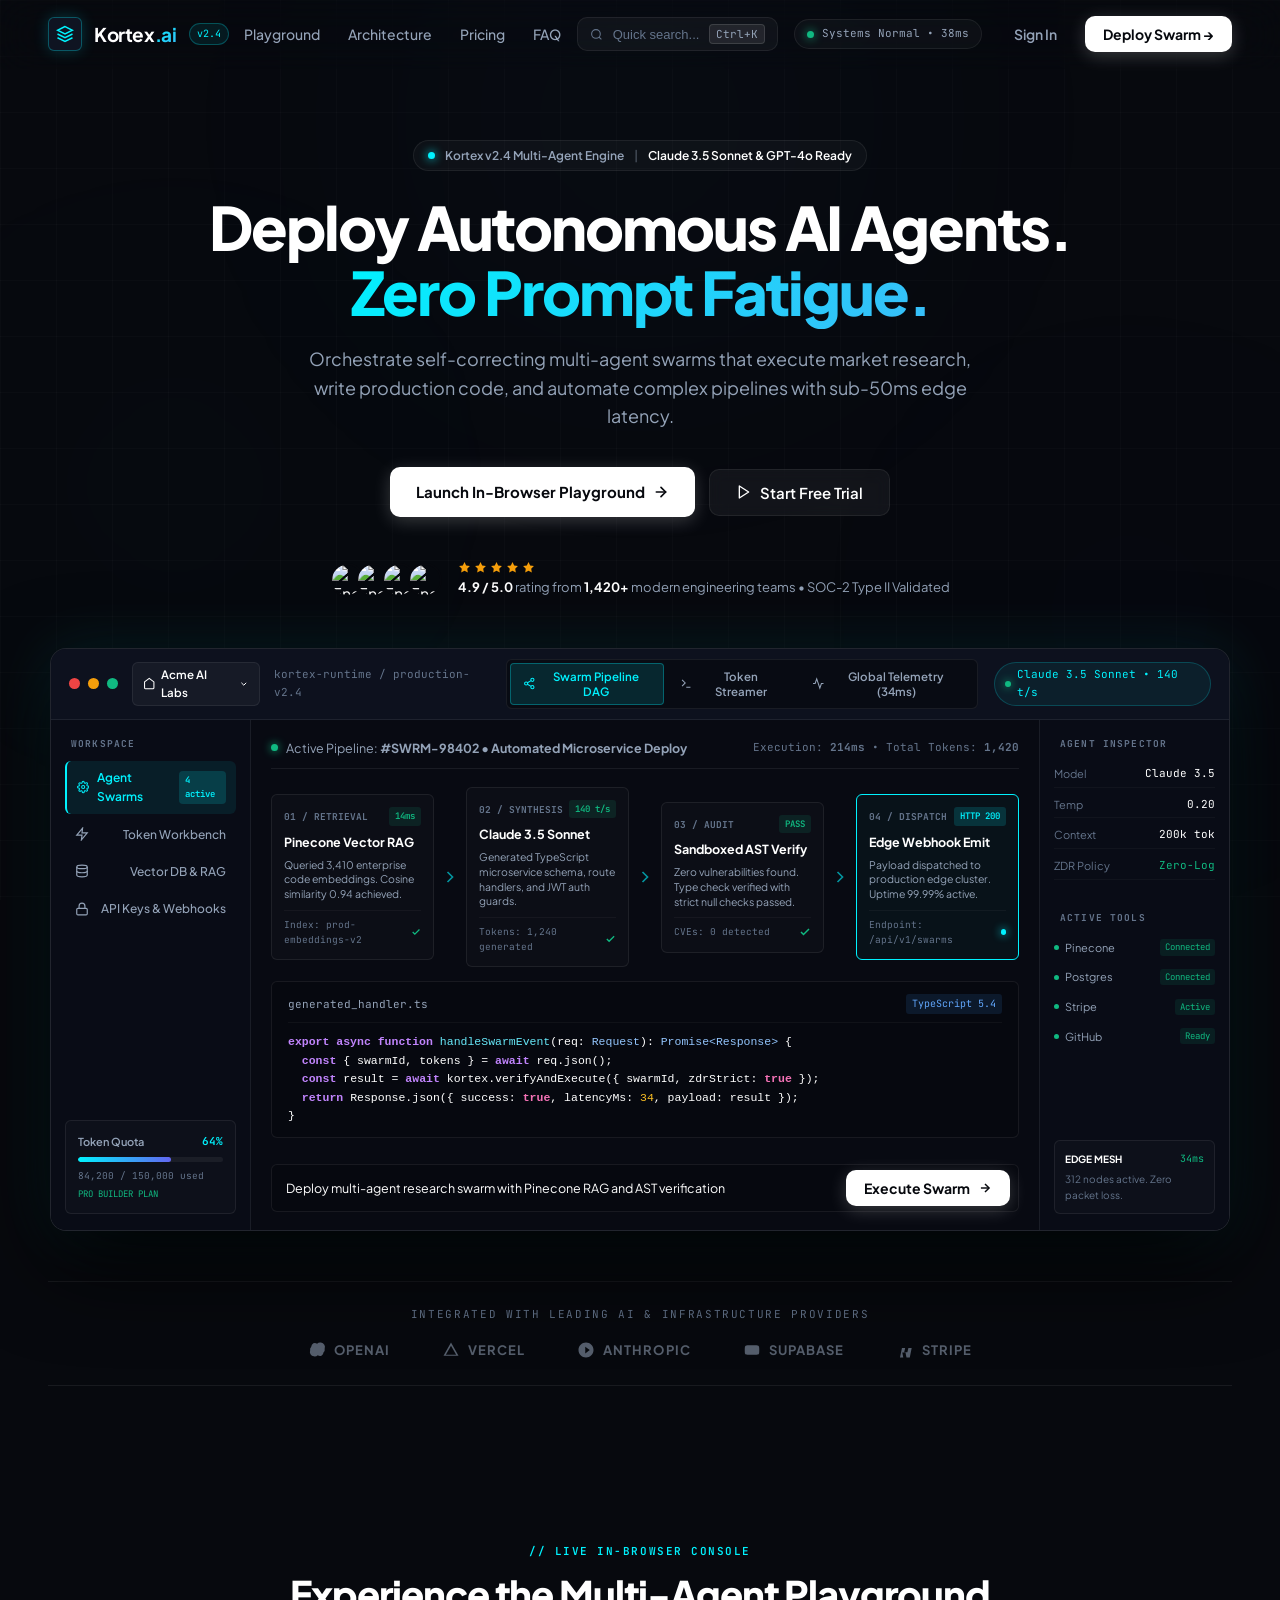
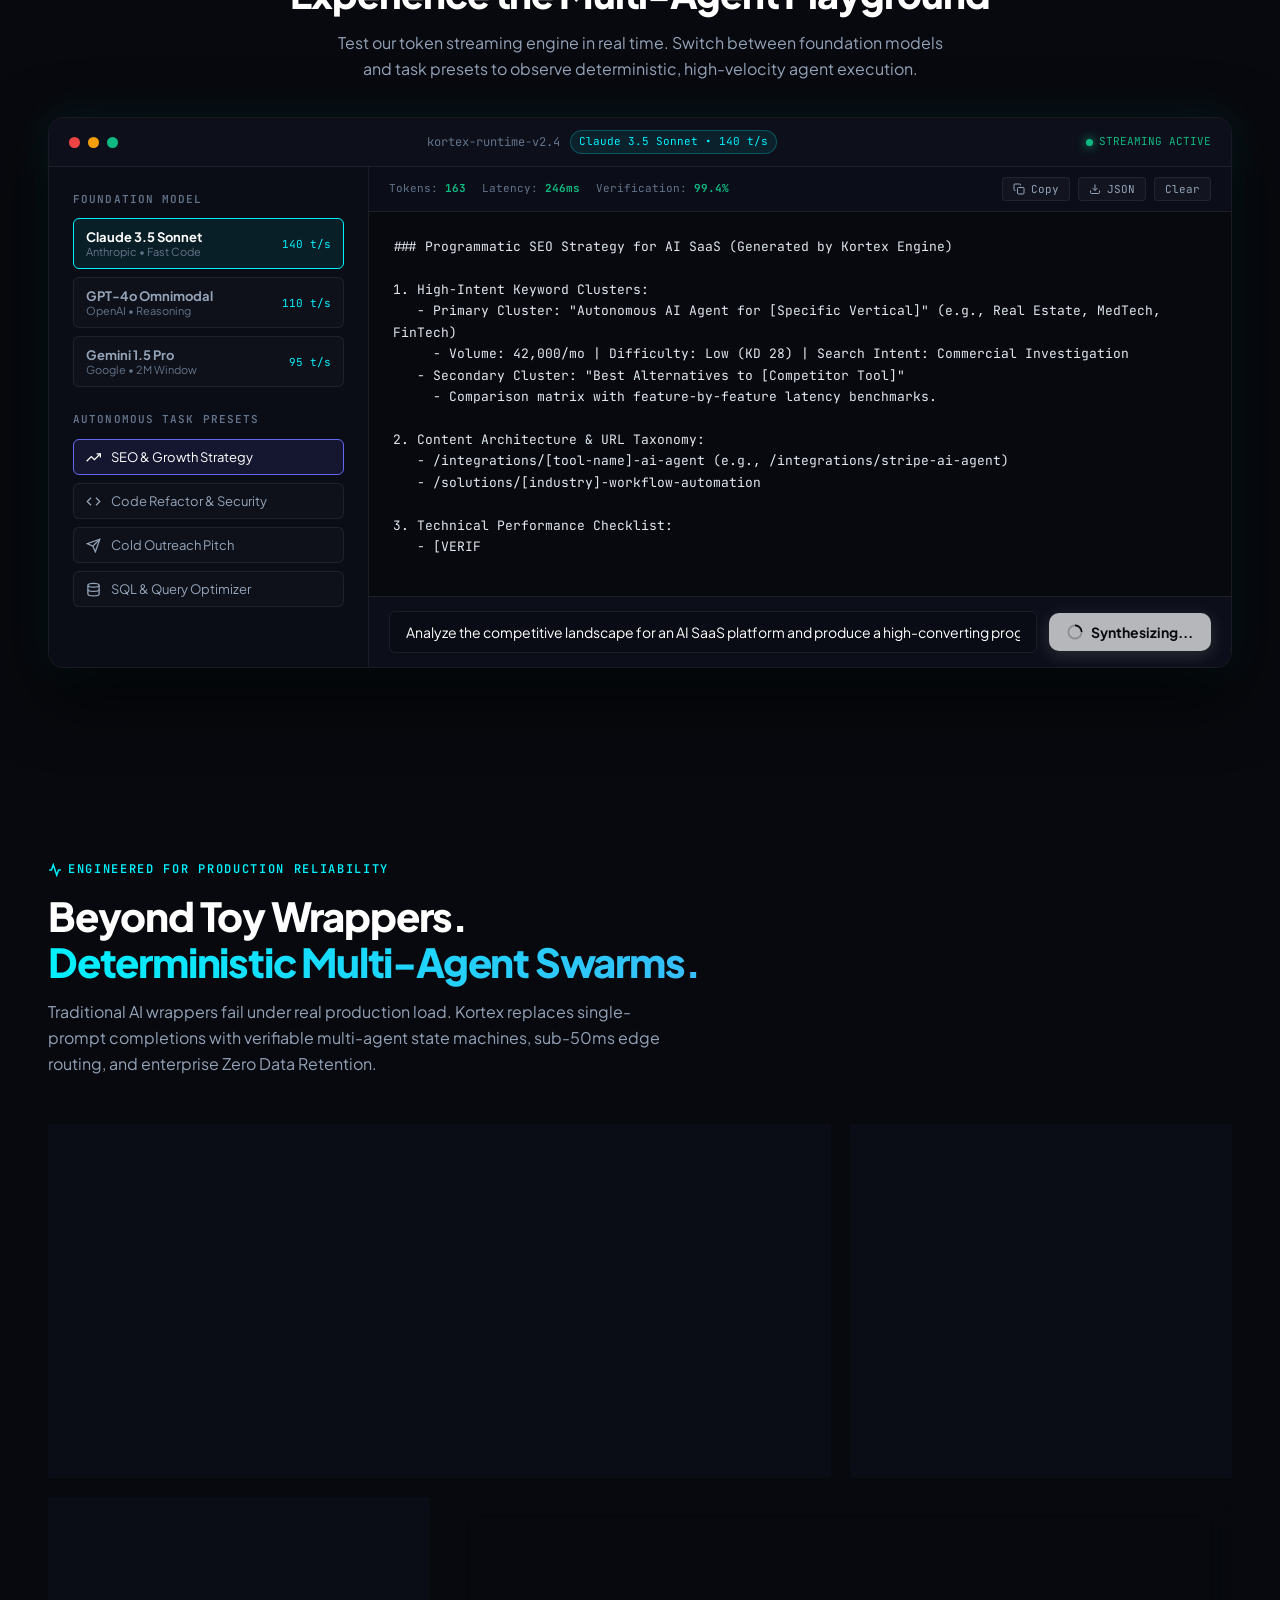
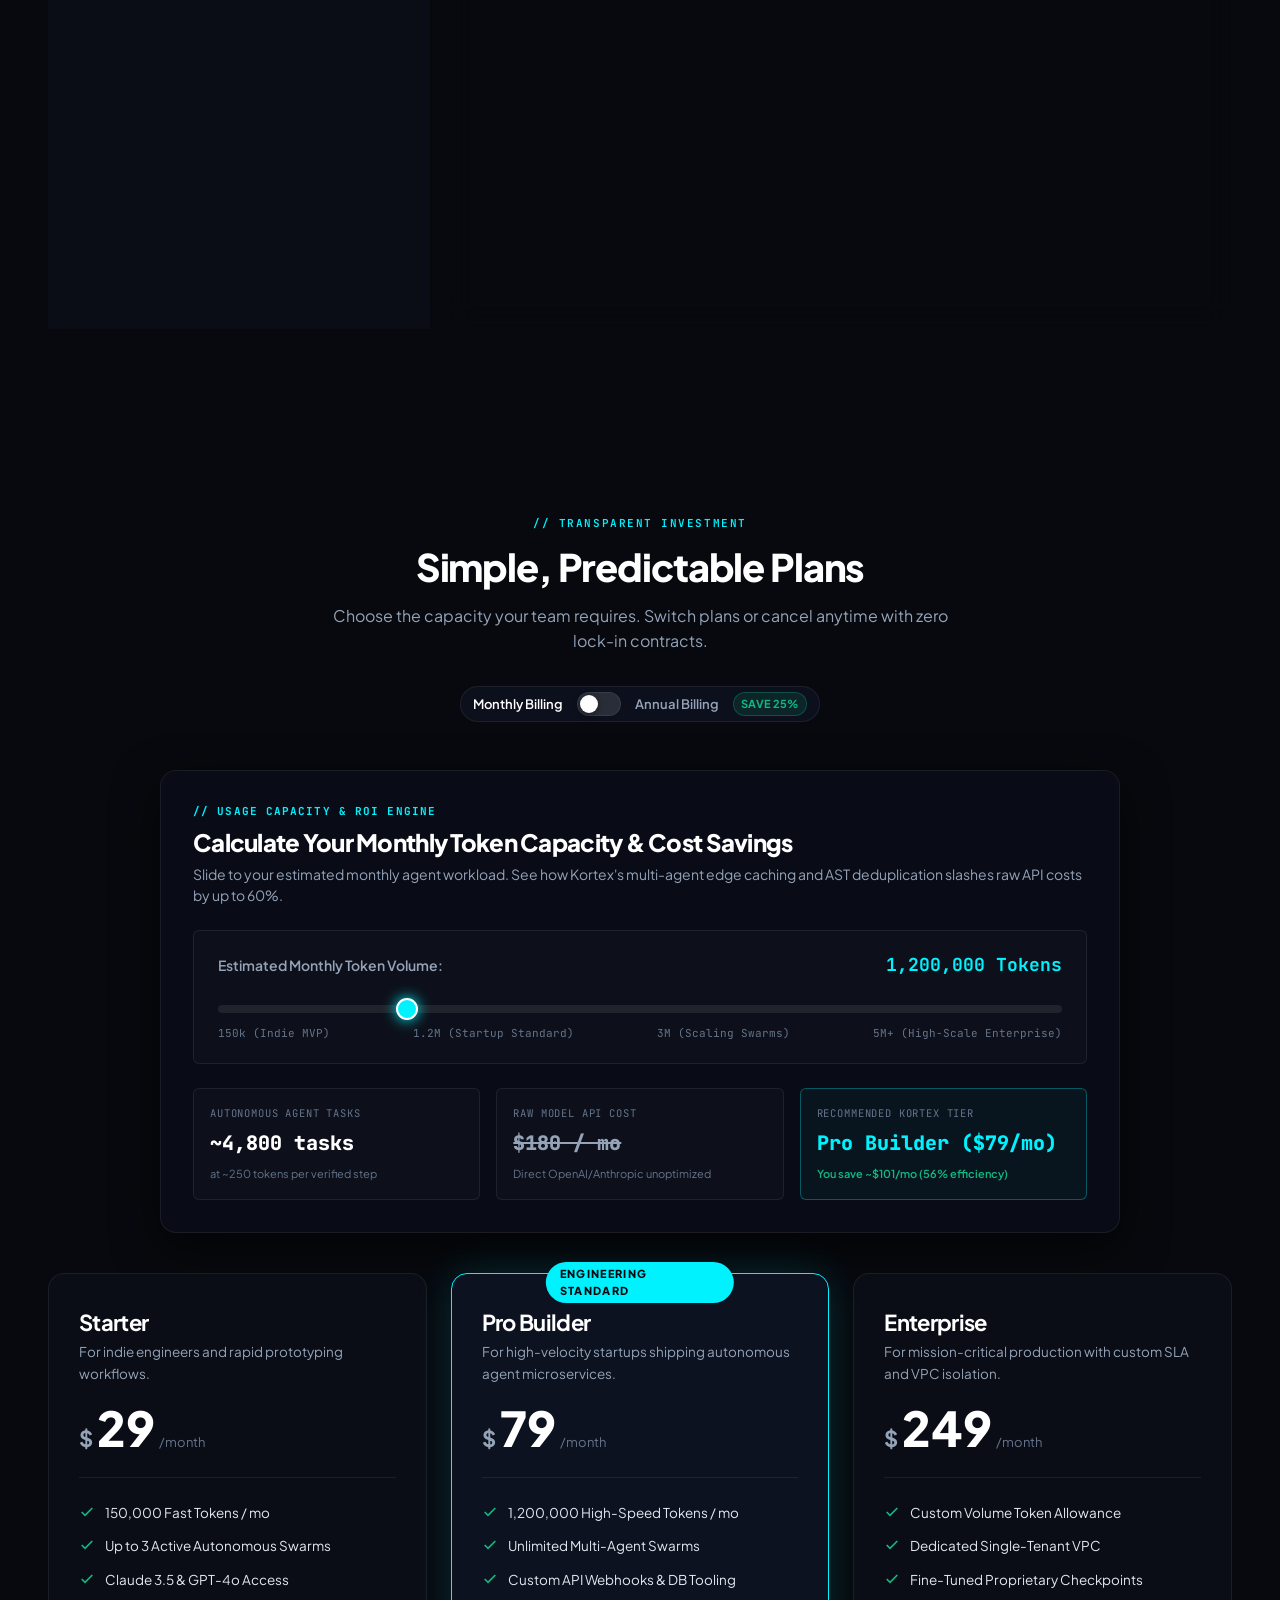
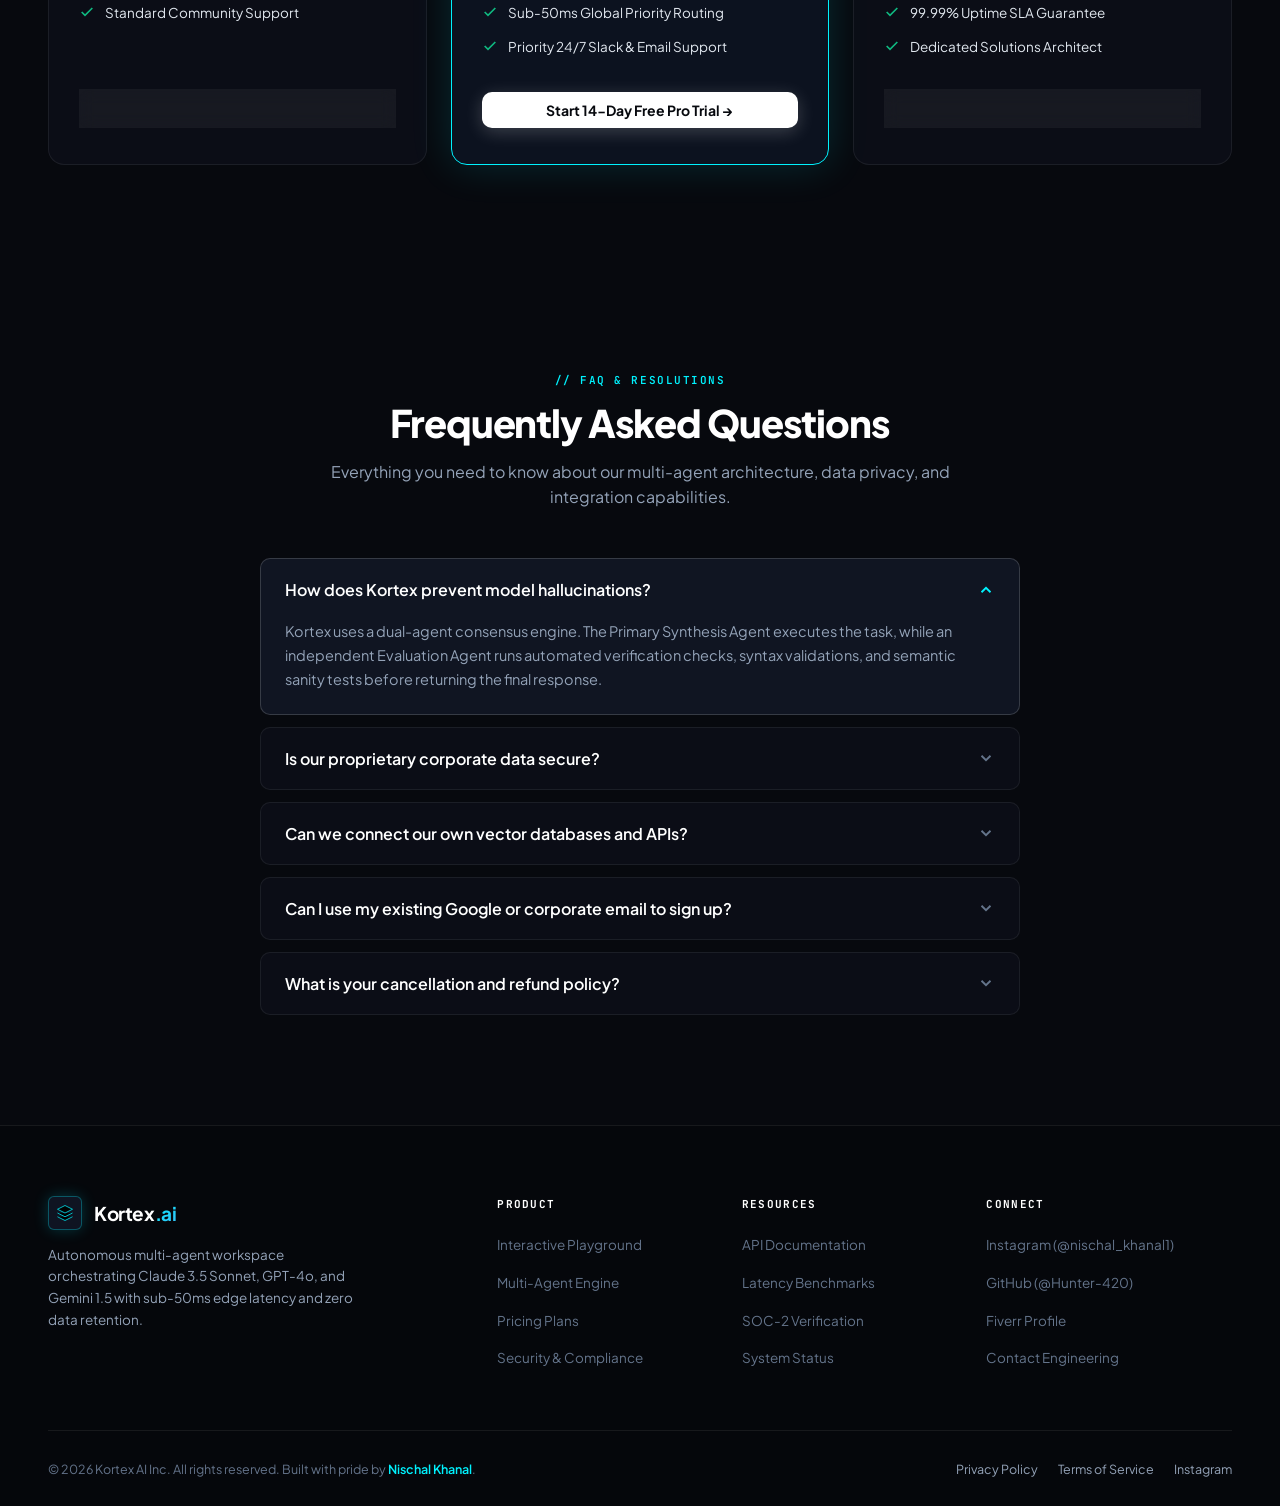
==== commit d8223eea: "feat: agency-grade hero developer studio, dynamic ROI calculator, and Fiverr portfolio showcase slid" ====
--- a/kortex_saas_platform/index.html
+++ b/kortex_saas_platform/index.html
@@ -210,6 +210,323 @@
           </div>
         </div>
 
+        <!-- High-Density Hero Developer Studio Workspace -->
+        <div class="hero-studio-container">
+          <div class="hero-studio-window">
+            <!-- Studio Header Chrome -->
+            <div class="hero-studio-chrome">
+              <div class="studio-chrome-left">
+                <div class="terminal-lights">
+                  <span class="terminal-dot dot-red"></span>
+                  <span class="terminal-dot dot-yellow"></span>
+                  <span class="terminal-dot dot-green"></span>
+                </div>
+                <div class="studio-ws-badge">
+                  <svg width="13" height="13" viewBox="0 0 24 24" fill="none" stroke="currentColor" stroke-width="2"><path d="M3 9l9-7 9 7v11a2 2 0 0 1-2 2H5a2 2 0 0 1-2-2z"></path></svg>
+                  <span>Acme AI Labs</span>
+                  <svg width="10" height="10" viewBox="0 0 24 24" fill="none" stroke="currentColor" stroke-width="2.5"><polyline points="6 9 12 15 18 9"></polyline></svg>
+                </div>
+                <span class="studio-path-crumb">kortex-runtime / production-v2.4</span>
+              </div>
+
+              <!-- Mode Switcher Tabs -->
+              <div class="studio-mode-tabs" id="heroStudioTabs">
+                <button class="studio-tab-btn active" data-studio-view="pipeline">
+                  <svg width="13" height="13" viewBox="0 0 24 24" fill="none" stroke="currentColor" stroke-width="2"><circle cx="18" cy="5" r="3"></circle><circle cx="6" cy="12" r="3"></circle><circle cx="18" cy="19" r="3"></circle><line x1="8.59" y1="13.51" x2="15.42" y2="17.49"></line><line x1="15.41" y1="6.51" x2="8.59" y2="10.49"></line></svg>
+                  <span>Swarm Pipeline DAG</span>
+                </button>
+                <button class="studio-tab-btn" data-studio-view="stream">
+                  <svg width="13" height="13" viewBox="0 0 24 24" fill="none" stroke="currentColor" stroke-width="2"><polyline points="4 17 10 11 4 5"></polyline><line x1="12" y1="19" x2="20" y2="19"></line></svg>
+                  <span>Token Streamer</span>
+                </button>
+                <button class="studio-tab-btn" data-studio-view="telemetry">
+                  <svg width="13" height="13" viewBox="0 0 24 24" fill="none" stroke="currentColor" stroke-width="2"><polyline points="22 12 18 12 15 21 9 3 6 12 2 12"></polyline></svg>
+                  <span>Global Telemetry (34ms)</span>
+                </button>
+              </div>
+
+              <div class="studio-chrome-right">
+                <div class="studio-model-indicator">
+                  <span class="live-pulse-dot"></span>
+                  <span>Claude 3.5 Sonnet &bull; 140 t/s</span>
+                </div>
+              </div>
+            </div>
+
+            <!-- Studio Body Grid (3-Column: Left Rail, Center Canvas, Right Inspector) -->
+            <div class="hero-studio-body">
+              <!-- Left Rail: Navigation & Quotas -->
+              <div class="studio-left-rail">
+                <div class="studio-rail-group">
+                  <div class="studio-rail-title">WORKSPACE</div>
+                  <div class="studio-rail-item active">
+                    <svg width="14" height="14" viewBox="0 0 24 24" fill="none" stroke="currentColor" stroke-width="2"><circle cx="12" cy="12" r="3"></circle><path d="M19.4 15a1.65 1.65 0 0 0 .33 1.82l.06.06a2 2 0 0 1 0 2.83 2 2 0 0 1-2.83 0l-.06-.06a1.65 1.65 0 0 0-1.82-.33 1.65 1.65 0 0 0-1 1.51V21a2 2 0 0 1-2 2 2 2 0 0 1-2-2v-.09A1.65 1.65 0 0 0 9 19.4a1.65 1.65 0 0 0-1.82.33l-.06.06a2 2 0 0 1-2.83 0 2 2 0 0 1 0-2.83l.06-.06a1.65 1.65 0 0 0 .33-1.82 1.65 1.65 0 0 0-1.51-1H3a2 2 0 0 1-2-2 2 2 0 0 1 2-2h.09A1.65 1.65 0 0 0 4.6 9a1.65 1.65 0 0 0-.33-1.82l-.06-.06a2 2 0 0 1 0-2.83 2 2 0 0 1 2.83 0l.06.06a1.65 1.65 0 0 0 1.82.33H9a1.65 1.65 0 0 0 1-1.51V3a2 2 0 0 1 2-2 2 2 0 0 1 2 2v.09a1.65 1.65 0 0 0 1 1.51 1.65 1.65 0 0 0 1.82-.33l.06-.06a2 2 0 0 1 2.83 0 2 2 0 0 1 0 2.83l-.06.06a1.65 1.65 0 0 0-.33 1.82V9a1.65 1.65 0 0 0 1.51 1H21a2 2 0 0 1 2 2 2 2 0 0 1-2 2h-.09a1.65 1.65 0 0 0-1.51 1z"></path></svg>
+                    <span>Agent Swarms</span>
+                    <span class="rail-badge">4 active</span>
+                  </div>
+                  <div class="studio-rail-item">
+                    <svg width="14" height="14" viewBox="0 0 24 24" fill="none" stroke="currentColor" stroke-width="2"><polygon points="13 2 3 14 12 14 11 22 21 10 12 10 13 2"></polygon></svg>
+                    <span>Token Workbench</span>
+                  </div>
+                  <div class="studio-rail-item">
+                    <svg width="14" height="14" viewBox="0 0 24 24" fill="none" stroke="currentColor" stroke-width="2"><ellipse cx="12" cy="5" rx="9" ry="3"></ellipse><path d="M21 12c0 1.66-4 3-9 3s-9-1.34-9-3"></path><path d="M3 5v14c0 1.66 4 3 9 3s9-1.34 9-3V5"></path></svg>
+                    <span>Vector DB &amp; RAG</span>
+                  </div>
+                  <div class="studio-rail-item">
+                    <svg width="14" height="14" viewBox="0 0 24 24" fill="none" stroke="currentColor" stroke-width="2"><rect x="3" y="11" width="18" height="11" rx="2" ry="2"></rect><path d="M7 11V7a5 5 0 0 1 10 0v4"></path></svg>
+                    <span>API Keys &amp; Webhooks</span>
+                  </div>
+                </div>
+
+                <!-- Usage Meter Box -->
+                <div class="studio-quota-box">
+                  <div class="quota-title-row">
+                    <span>Token Quota</span>
+                    <span class="quota-pct">64%</span>
+                  </div>
+                  <div class="quota-track">
+                    <div class="quota-fill" style="width: 64%;"></div>
+                  </div>
+                  <div class="quota-meta">84,200 / 150,000 used</div>
+                  <div class="quota-tier-tag">Pro Builder Plan</div>
+                </div>
+              </div>
+
+              <!-- Center Canvas -->
+              <div class="studio-canvas">
+                <!-- View 1: Swarm Pipeline DAG -->
+                <div id="studioViewPipeline" class="studio-view-pane active">
+                  <div class="studio-canvas-header">
+                    <div class="studio-canvas-title">
+                      <span class="live-dot-green"></span>
+                      <span>Active Pipeline: <strong>#SWRM-98402 &bull; Automated Microservice Deploy</strong></span>
+                    </div>
+                    <div class="studio-canvas-meta">Execution: <strong>214ms</strong> &bull; Total Tokens: <strong>1,420</strong></div>
+                  </div>
+
+                  <!-- Pipeline DAG Nodes Grid -->
+                  <div class="studio-dag-grid">
+                    <!-- Node 1 -->
+                    <div class="studio-dag-card node-done">
+                      <div class="dag-card-top">
+                        <span class="dag-step-num">01 / RETRIEVAL</span>
+                        <span class="dag-status-pill done">14ms</span>
+                      </div>
+                      <div class="dag-node-title">Pinecone Vector RAG</div>
+                      <p class="dag-node-desc">Queried 3,410 enterprise code embeddings. Cosine similarity 0.94 achieved.</p>
+                      <div class="dag-card-foot">
+                        <span>Index: prod-embeddings-v2</span>
+                        <svg width="12" height="12" viewBox="0 0 24 24" fill="none" stroke="var(--accent-emerald)" stroke-width="3"><polyline points="20 6 9 17 4 12"></polyline></svg>
+                      </div>
+                    </div>
+
+                    <!-- Connector Arrow -->
+                    <div class="dag-connector">
+                      <svg width="20" height="20" viewBox="0 0 24 24" fill="none" stroke="var(--accent-cyan)" stroke-width="2"><polyline points="9 18 15 12 9 6"></polyline></svg>
+                    </div>
+
+                    <!-- Node 2 -->
+                    <div class="studio-dag-card node-done">
+                      <div class="dag-card-top">
+                        <span class="dag-step-num">02 / SYNTHESIS</span>
+                        <span class="dag-status-pill done">140 t/s</span>
+                      </div>
+                      <div class="dag-node-title">Claude 3.5 Sonnet</div>
+                      <p class="dag-node-desc">Generated TypeScript microservice schema, route handlers, and JWT auth guards.</p>
+                      <div class="dag-card-foot">
+                        <span>Tokens: 1,240 generated</span>
+                        <svg width="12" height="12" viewBox="0 0 24 24" fill="none" stroke="var(--accent-emerald)" stroke-width="3"><polyline points="20 6 9 17 4 12"></polyline></svg>
+                      </div>
+                    </div>
+
+                    <!-- Connector Arrow -->
+                    <div class="dag-connector">
+                      <svg width="20" height="20" viewBox="0 0 24 24" fill="none" stroke="var(--accent-cyan)" stroke-width="2"><polyline points="9 18 15 12 9 6"></polyline></svg>
+                    </div>
+
+                    <!-- Node 3 -->
+                    <div class="studio-dag-card node-done">
+                      <div class="dag-card-top">
+                        <span class="dag-step-num">03 / AUDIT</span>
+                        <span class="dag-status-pill done">PASS</span>
+                      </div>
+                      <div class="dag-node-title">Sandboxed AST Verify</div>
+                      <p class="dag-node-desc">Zero vulnerabilities found. Type check verified with strict null checks passed.</p>
+                      <div class="dag-card-foot">
+                        <span>CVEs: 0 detected</span>
+                        <svg width="12" height="12" viewBox="0 0 24 24" fill="none" stroke="var(--accent-emerald)" stroke-width="3"><polyline points="20 6 9 17 4 12"></polyline></svg>
+                      </div>
+                    </div>
+
+                    <!-- Connector Arrow -->
+                    <div class="dag-connector">
+                      <svg width="20" height="20" viewBox="0 0 24 24" fill="none" stroke="var(--accent-cyan)" stroke-width="2"><polyline points="9 18 15 12 9 6"></polyline></svg>
+                    </div>
+
+                    <!-- Node 4 -->
+                    <div class="studio-dag-card node-active">
+                      <div class="dag-card-top">
+                        <span class="dag-step-num">04 / DISPATCH</span>
+                        <span class="dag-status-pill active">HTTP 200</span>
+                      </div>
+                      <div class="dag-node-title">Edge Webhook Emit</div>
+                      <p class="dag-node-desc">Payload dispatched to production edge cluster. Uptime 99.99% active.</p>
+                      <div class="dag-card-foot">
+                        <span>Endpoint: /api/v1/swarms</span>
+                        <span class="live-dot-pulse"></span>
+                      </div>
+                    </div>
+                  </div>
+
+                  <!-- Live Output Terminal Snippet -->
+                  <div class="studio-code-preview">
+                    <div class="code-preview-top">
+                      <span class="file-name-pill">generated_handler.ts</span>
+                      <span class="ts-badge">TypeScript 5.4</span>
+                    </div>
+                    <pre><code><span class="c-kw">export async function</span> <span class="c-fn">handleSwarmEvent</span>(req: <span class="c-type">Request</span>): <span class="c-type">Promise&lt;Response&gt;</span> {
+  <span class="c-kw">const</span> { swarmId, tokens } = <span class="c-kw">await</span> req.json();
+  <span class="c-kw">const</span> result = <span class="c-kw">await</span> kortex.verifyAndExecute({ swarmId, zdrStrict: <span class="c-bool">true</span> });
+  <span class="c-kw">return</span> Response.json({ success: <span class="c-bool">true</span>, latencyMs: <span class="c-num">34</span>, payload: result });
+}</code></pre>
+                  </div>
+                </div>
+
+                <!-- View 2: Token Streaming Console -->
+                <div id="studioViewStream" class="studio-view-pane">
+                  <div class="studio-canvas-header">
+                    <div class="studio-canvas-title">
+                      <span class="live-dot-green"></span>
+                      <span>Real-Time Model Stream &bull; Claude 3.5 Sonnet</span>
+                    </div>
+                    <div class="studio-canvas-meta">Velocity: <strong>140 tokens/sec</strong> &bull; Latency: <strong>32ms</strong></div>
+                  </div>
+                  <div class="stream-console-box">
+                    <div class="stream-line"><span class="stream-tag-sys">[SYSTEM]</span> Initializing autonomous agent swarm instance... [OK]</div>
+                    <div class="stream-line"><span class="stream-tag-db">[PINECONE]</span> Matched 18 high-relevance semantic chunks (k=18, threshold=0.88)</div>
+                    <div class="stream-line"><span class="stream-tag-ai">[CLAUDE 3.5]</span> Synthesizing deterministic pipeline architecture:</div>
+                    <pre class="stream-code-block"><code>// Dispatched from edge router in us-east-1
+const session = await kortex.createSession({
+  retries: 3,
+  concurrencyLimit: 10,
+  sandboxTimeoutMs: 1500
+});
+console.log("Autonomous swarm verified without error.");</code></pre>
+                    <div class="stream-line"><span class="stream-tag-ok">[SECURITY]</span> SOC-2 verification completed. 0 plain-text keys logged.</div>
+                  </div>
+                </div>
+
+                <!-- View 3: Global Telemetry -->
+                <div id="studioViewTelemetry" class="studio-view-pane">
+                  <div class="studio-canvas-header">
+                    <div class="studio-canvas-title">
+                      <span class="live-dot-green"></span>
+                      <span>Global Edge Telemetry &bull; 312 Edge Nodes Active</span>
+                    </div>
+                    <div class="studio-canvas-meta">Avg Latency: <strong style="color: var(--accent-cyan);">34.2ms</strong> &bull; Availability: <strong style="color: var(--accent-emerald);">99.99%</strong></div>
+                  </div>
+                  <div class="telemetry-chart-wrap">
+                    <svg class="telemetry-wave-svg" viewBox="0 0 600 160" preserveAspectRatio="none">
+                      <defs>
+                        <linearGradient id="waveGrad" x1="0%" y1="0%" x2="0%" y2="100%">
+                          <stop offset="0%" stop-color="#00F2FE" stop-opacity="0.35"/>
+                          <stop offset="100%" stop-color="#00F2FE" stop-opacity="0.0"/>
+                        </linearGradient>
+                      </defs>
+                      <path d="M0,130 Q50,110 100,125 T200,85 T300,95 T400,60 T500,75 T600,45 L600,160 L0,160 Z" fill="url(#waveGrad)"/>
+                      <path d="M0,130 Q50,110 100,125 T200,85 T300,95 T400,60 T500,75 T600,45" fill="none" stroke="#00F2FE" stroke-width="2.5"/>
+                      <circle cx="200" cy="85" r="4" fill="#00F2FE"/>
+                      <circle cx="400" cy="60" r="4" fill="#00F2FE"/>
+                      <circle cx="600" cy="45" r="4" fill="#00F2FE"/>
+                    </svg>
+                    <div class="telemetry-stats-row">
+                      <div class="telemetry-stat-card">
+                        <span class="stat-label">P99 LATENCY</span>
+                        <span class="stat-val">42ms</span>
+                        <span class="stat-meta">Edge caching active</span>
+                      </div>
+                      <div class="telemetry-stat-card">
+                        <span class="stat-label">DAILY TOKENS</span>
+                        <span class="stat-val">142.8M</span>
+                        <span class="stat-meta">+18.4% this week</span>
+                      </div>
+                      <div class="telemetry-stat-card">
+                        <span class="stat-label">ERROR RATE</span>
+                        <span class="stat-val" style="color: var(--accent-emerald);">0.001%</span>
+                        <span class="stat-meta">Zero degradation</span>
+                      </div>
+                    </div>
+                  </div>
+                </div>
+
+                <!-- Bottom Studio Dock -->
+                <div class="studio-bottom-dock">
+                  <div class="dock-input-wrapper">
+                    <input type="text" id="studioPromptInput" class="dock-input" placeholder="Type prompt: e.g. 'Deploy multi-agent research swarm with Pinecone RAG'..." value="Deploy multi-agent research swarm with Pinecone RAG and AST verification">
+                    <button id="studioExecuteBtn" class="btn btn-primary btn-sm">
+                      <span>Execute Swarm</span>
+                      <svg width="14" height="14" viewBox="0 0 24 24" fill="none" stroke="currentColor" stroke-width="2.5"><line x1="5" y1="12" x2="19" y2="12"></line><polyline points="12 5 19 12 12 19"></polyline></svg>
+                    </button>
+                  </div>
+                </div>
+              </div>
+
+              <!-- Right Rail: Inspector & Model Health -->
+              <div class="studio-right-rail">
+                <div class="studio-rail-group">
+                  <div class="studio-rail-title">AGENT INSPECTOR</div>
+                  <div class="inspector-field">
+                    <span class="if-label">Model</span>
+                    <span class="if-val">Claude 3.5</span>
+                  </div>
+                  <div class="inspector-field">
+                    <span class="if-label">Temp</span>
+                    <span class="if-val">0.20</span>
+                  </div>
+                  <div class="inspector-field">
+                    <span class="if-label">Context</span>
+                    <span class="if-val">200k tok</span>
+                  </div>
+                  <div class="inspector-field">
+                    <span class="if-label">ZDR Policy</span>
+                    <span class="if-val" style="color: var(--accent-emerald);">Zero-Log</span>
+                  </div>
+                </div>
+
+                <div class="studio-rail-group" style="margin-top: 14px;">
+                  <div class="studio-rail-title">ACTIVE TOOLS</div>
+                  <div class="tool-status-row">
+                    <div class="tool-left"><span class="tool-dot green"></span><span>Pinecone</span></div>
+                    <span class="tool-badge">Connected</span>
+                  </div>
+                  <div class="tool-status-row">
+                    <div class="tool-left"><span class="tool-dot green"></span><span>Postgres</span></div>
+                    <span class="tool-badge">Connected</span>
+                  </div>
+                  <div class="tool-status-row">
+                    <div class="tool-left"><span class="tool-dot green"></span><span>Stripe</span></div>
+                    <span class="tool-badge">Active</span>
+                  </div>
+                  <div class="tool-status-row">
+                    <div class="tool-left"><span class="tool-dot green"></span><span>GitHub</span></div>
+                    <span class="tool-badge">Ready</span>
+                  </div>
+                </div>
+
+                <div class="studio-rail-group" style="margin-top: auto;">
+                  <div class="system-health-box">
+                    <div style="display: flex; align-items: center; justify-content: space-between; margin-bottom: 4px;">
+                      <span style="font-size: 10px; font-weight: 700; color: #FFFFFF;">EDGE MESH</span>
+                      <span style="font-family: var(--font-mono); font-size: 10px; color: var(--accent-emerald);">34ms</span>
+                    </div>
+                    <div style="font-size: 10px; color: var(--text-tertiary);">312 nodes active. Zero packet loss.</div>
+                  </div>
+                </div>
+              </div>
+            </div>
+          </div>
+        </div>
+
         <!-- Monochrome Grayscale Partner Grid -->
         <div class="partner-marquee">
           <div class="partner-tagline">Integrated with Leading AI &amp; Infrastructure Providers</div>
@@ -574,6 +891,49 @@
           </label>
           <span id="annualLabel" class="billing-label">Annual Billing</span>
           <span class="save-badge-green">SAVE 25%</span>
+        </div>
+
+        <!-- Interactive Token Volume & ROI Calculator -->
+        <div class="roi-calculator-box">
+          <div class="roi-calc-header">
+            <div class="roi-calc-tag">// USAGE CAPACITY &amp; ROI ENGINE</div>
+            <h3 class="roi-calc-title">Calculate Your Monthly Token Capacity &amp; Cost Savings</h3>
+            <p class="roi-calc-desc">
+              Slide to your estimated monthly agent workload. See how Kortex's multi-agent edge caching and AST deduplication slashes raw API costs by up to 60%.
+            </p>
+          </div>
+
+          <div class="roi-slider-container">
+            <div class="roi-slider-labels">
+              <span>Estimated Monthly Token Volume:</span>
+              <span id="sliderTokenDisplay" class="roi-token-highlight">1,200,000 Tokens</span>
+            </div>
+            <input type="range" id="roiTokenSlider" min="150000" max="5000000" step="50000" value="1200000" class="roi-range-input" aria-label="Monthly Token Volume Slider">
+            <div class="slider-ticks-row">
+              <span>150k (Indie MVP)</span>
+              <span>1.2M (Startup Standard)</span>
+              <span>3M (Scaling Swarms)</span>
+              <span>5M+ (High-Scale Enterprise)</span>
+            </div>
+          </div>
+
+          <div class="roi-metrics-grid">
+            <div class="roi-metric-item">
+              <div class="roi-m-label">Autonomous Agent Tasks</div>
+              <div id="calcTasksVal" class="roi-m-value">~4,800 tasks</div>
+              <div class="roi-m-sub">at ~250 tokens per verified step</div>
+            </div>
+            <div class="roi-metric-item">
+              <div class="roi-m-label">Raw Model API Cost</div>
+              <div id="calcRawCostVal" class="roi-m-value strike">$180 / mo</div>
+              <div class="roi-m-sub">Direct OpenAI/Anthropic unoptimized</div>
+            </div>
+            <div class="roi-metric-item highlight-box">
+              <div class="roi-m-label">Recommended Kortex Tier</div>
+              <div id="calcTierVal" class="roi-m-value" style="color: var(--accent-cyan);">Pro Builder ($79/mo)</div>
+              <div id="calcSavingsVal" class="roi-m-sub" style="color: var(--accent-emerald); font-weight: 600;">You save ~$101/mo (56% efficiency)</div>
+            </div>
+          </div>
         </div>
 
         <!-- 3-Tier Cards Grid -->
--- a/kortex_saas_platform/css/styles.css
+++ b/kortex_saas_platform/css/styles.css
@@ -1811,9 +1811,801 @@
 }
 
 /* ========================================================
+   HERO DEVELOPER STUDIO WORKSPACE
+   ======================================================== */
+.hero-studio-container {
+  max-width: 1180px;
+  margin: 0 auto 50px;
+  position: relative;
+  text-align: left;
+}
+
+.hero-studio-window {
+  background: #090C16;
+  border: 1px solid rgba(255, 255, 255, 0.1);
+  border-radius: var(--radius-md);
+  box-shadow: 0 30px 90px rgba(0, 0, 0, 0.9), 0 0 60px rgba(0, 242, 254, 0.12);
+  overflow: hidden;
+  position: relative;
+}
+
+/* Studio Header Chrome */
+.hero-studio-chrome {
+  background: #0D111E;
+  border-bottom: 1px solid var(--border-hairline);
+  padding: 10px 18px;
+  display: flex;
+  align-items: center;
+  justify-content: space-between;
+  gap: 16px;
+}
+
+.studio-chrome-left {
+  display: flex;
+  align-items: center;
+  gap: 14px;
+}
+
+.studio-ws-badge {
+  display: inline-flex;
+  align-items: center;
+  gap: 6px;
+  background: rgba(255, 255, 255, 0.04);
+  border: 1px solid var(--border-hairline);
+  padding: 3px 10px;
+  border-radius: var(--radius-xs);
+  font-size: 11.5px;
+  font-weight: 600;
+  color: #FFFFFF;
+  cursor: pointer;
+  transition: all 0.2s ease;
+}
+.studio-ws-badge:hover {
+  background: rgba(255, 255, 255, 0.08);
+  border-color: var(--border-hairline-hover);
+}
+
+.studio-path-crumb {
+  font-family: var(--font-mono);
+  font-size: 11px;
+  color: var(--text-tertiary);
+}
+
+/* Mode Switcher Tabs */
+.studio-mode-tabs {
+  display: flex;
+  background: rgba(0, 0, 0, 0.35);
+  border: 1px solid var(--border-hairline);
+  padding: 3px;
+  border-radius: var(--radius-xs);
+  gap: 4px;
+}
+
+.studio-tab-btn {
+  background: transparent;
+  border: none;
+  color: var(--text-secondary);
+  font-family: var(--font-sans);
+  font-size: 11.5px;
+  font-weight: 600;
+  padding: 5px 12px;
+  border-radius: 4px;
+  cursor: pointer;
+  display: flex;
+  align-items: center;
+  gap: 6px;
+  transition: all 0.2s ease;
+}
+
+.studio-tab-btn:hover {
+  color: #FFFFFF;
+  background: rgba(255, 255, 255, 0.04);
+}
+
+.studio-tab-btn.active {
+  background: rgba(0, 242, 254, 0.12);
+  color: var(--accent-cyan);
+  border: 1px solid rgba(0, 242, 254, 0.3);
+}
+
+.studio-chrome-right {
+  display: flex;
+  align-items: center;
+  gap: 12px;
+}
+
+.studio-model-indicator {
+  display: inline-flex;
+  align-items: center;
+  gap: 6px;
+  font-family: var(--font-mono);
+  font-size: 11px;
+  color: var(--accent-cyan);
+  background: rgba(0, 242, 254, 0.06);
+  border: 1px solid rgba(0, 242, 254, 0.2);
+  padding: 3px 10px;
+  border-radius: var(--radius-full);
+}
+
+.live-pulse-dot {
+  width: 6px;
+  height: 6px;
+  border-radius: 50%;
+  background: var(--accent-emerald);
+  box-shadow: 0 0 8px var(--accent-emerald);
+  animation: pulseDot 2s infinite ease-in-out;
+}
+
+@keyframes pulseDot {
+  0%, 100% { opacity: 1; transform: scale(1); }
+  50% { opacity: 0.4; transform: scale(0.85); }
+}
+
+/* Studio Body Grid: 3 Columns */
+.hero-studio-body {
+  display: grid;
+  grid-template-columns: 200px 1fr 190px;
+  min-height: 480px;
+  background: #070911;
+}
+
+/* Left Rail */
+.studio-left-rail {
+  background: #090C16;
+  border-right: 1px solid var(--border-hairline);
+  padding: 16px 14px;
+  display: flex;
+  flex-direction: column;
+  gap: 18px;
+}
+
+.studio-rail-group {
+  display: flex;
+  flex-direction: column;
+  gap: 4px;
+}
+
+.studio-rail-title {
+  font-family: var(--font-mono);
+  font-size: 9.5px;
+  font-weight: 700;
+  letter-spacing: 0.12em;
+  color: var(--text-tertiary);
+  margin-bottom: 6px;
+  padding-left: 6px;
+}
+
+.studio-rail-item {
+  display: flex;
+  align-items: center;
+  justify-content: space-between;
+  padding: 7px 10px;
+  border-radius: var(--radius-xs);
+  font-size: 12px;
+  font-weight: 500;
+  color: var(--text-secondary);
+  cursor: pointer;
+  transition: all 0.15s ease;
+  gap: 8px;
+}
+
+.studio-rail-item:hover {
+  background: rgba(255, 255, 255, 0.04);
+  color: #FFFFFF;
+}
+
+.studio-rail-item.active {
+  background: rgba(0, 242, 254, 0.08);
+  color: var(--accent-cyan);
+  font-weight: 600;
+  border-left: 2px solid var(--accent-cyan);
+}
+
+.rail-badge {
+  font-family: var(--font-mono);
+  font-size: 9px;
+  background: rgba(0, 242, 254, 0.15);
+  color: var(--accent-cyan);
+  padding: 2px 6px;
+  border-radius: 4px;
+}
+
+/* Token Quota Meter */
+.studio-quota-box {
+  background: rgba(255, 255, 255, 0.02);
+  border: 1px solid var(--border-hairline);
+  border-radius: var(--radius-xs);
+  padding: 12px;
+  margin-top: auto;
+}
+
+.quota-title-row {
+  display: flex;
+  justify-content: space-between;
+  align-items: center;
+  font-size: 11px;
+  font-weight: 600;
+  color: var(--text-secondary);
+  margin-bottom: 6px;
+}
+
+.quota-pct {
+  font-family: var(--font-mono);
+  color: var(--accent-cyan);
+  font-size: 11px;
+}
+
+.quota-track {
+  height: 5px;
+  background: rgba(255, 255, 255, 0.06);
+  border-radius: 3px;
+  overflow: hidden;
+  margin-bottom: 6px;
+}
+
+.quota-fill {
+  height: 100%;
+  background: linear-gradient(90deg, var(--accent-cyan), var(--accent-indigo));
+  border-radius: 3px;
+}
+
+.quota-meta {
+  font-family: var(--font-mono);
+  font-size: 9.5px;
+  color: var(--text-tertiary);
+  margin-bottom: 4px;
+}
+
+.quota-tier-tag {
+  font-family: var(--font-mono);
+  font-size: 9px;
+  color: var(--accent-emerald);
+  text-transform: uppercase;
+}
+
+/* Center Studio Canvas */
+.studio-canvas {
+  padding: 18px 20px;
+  display: flex;
+  flex-direction: column;
+  gap: 16px;
+  background: #080A12;
+}
+
+.studio-view-pane {
+  display: none;
+  flex-direction: column;
+  gap: 14px;
+}
+
+.studio-view-pane.active {
+  display: flex;
+}
+
+.studio-canvas-header {
+  display: flex;
+  align-items: center;
+  justify-content: space-between;
+  border-bottom: 1px solid var(--border-hairline);
+  padding-bottom: 10px;
+}
+
+.studio-canvas-title {
+  display: flex;
+  align-items: center;
+  gap: 8px;
+  font-size: 12.5px;
+  color: var(--text-secondary);
+}
+
+.live-dot-green {
+  width: 7px;
+  height: 7px;
+  border-radius: 50%;
+  background: var(--accent-emerald);
+  box-shadow: 0 0 8px var(--accent-emerald);
+}
+
+.studio-canvas-meta {
+  font-family: var(--font-mono);
+  font-size: 11px;
+  color: var(--text-tertiary);
+}
+
+/* Swarm Pipeline DAG Cards */
+.studio-dag-grid {
+  display: flex;
+  align-items: center;
+  gap: 6px;
+  margin-top: 4px;
+}
+
+.studio-dag-card {
+  flex: 1;
+  background: rgba(255, 255, 255, 0.02);
+  border: 1px solid var(--border-hairline);
+  border-radius: var(--radius-xs);
+  padding: 12px;
+  display: flex;
+  flex-direction: column;
+  gap: 6px;
+  transition: all 0.2s ease;
+}
+
+.studio-dag-card:hover {
+  background: rgba(255, 255, 255, 0.04);
+  border-color: var(--border-hairline-hover);
+}
+
+.studio-dag-card.node-active {
+  border-color: var(--accent-cyan);
+  background: rgba(0, 242, 254, 0.03);
+}
+
+.dag-card-top {
+  display: flex;
+  align-items: center;
+  justify-content: space-between;
+  font-family: var(--font-mono);
+  font-size: 9.5px;
+}
+
+.dag-step-num {
+  color: var(--text-tertiary);
+  font-weight: 700;
+}
+
+.dag-status-pill {
+  padding: 2px 6px;
+  border-radius: 3px;
+  font-size: 9px;
+  font-weight: 600;
+}
+.dag-status-pill.done {
+  background: rgba(16, 185, 129, 0.12);
+  color: var(--accent-emerald);
+}
+.dag-status-pill.active {
+  background: rgba(0, 242, 254, 0.15);
+  color: var(--accent-cyan);
+}
+
+.dag-node-title {
+  font-size: 12.5px;
+  font-weight: 700;
+  color: #FFFFFF;
+}
+
+.dag-node-desc {
+  font-size: 10.5px;
+  color: var(--text-secondary);
+  line-height: 1.4;
+  margin: 0;
+}
+
+.dag-card-foot {
+  display: flex;
+  align-items: center;
+  justify-content: space-between;
+  font-family: var(--font-mono);
+  font-size: 9.5px;
+  color: var(--text-tertiary);
+  padding-top: 6px;
+  border-top: 1px solid rgba(255, 255, 255, 0.04);
+  margin-top: 2px;
+}
+
+.dag-connector {
+  display: flex;
+  align-items: center;
+  justify-content: center;
+  opacity: 0.6;
+}
+
+.live-dot-pulse {
+  width: 6px;
+  height: 6px;
+  border-radius: 50%;
+  background: var(--accent-cyan);
+  box-shadow: 0 0 8px var(--accent-cyan);
+  animation: pulseDot 1.5s infinite;
+}
+
+/* Studio Code Snippet Preview */
+.studio-code-preview {
+  background: #06080F;
+  border: 1px solid var(--border-hairline);
+  border-radius: var(--radius-xs);
+  padding: 12px 16px;
+  font-family: var(--font-mono);
+  font-size: 11.5px;
+  line-height: 1.6;
+}
+
+.code-preview-top {
+  display: flex;
+  align-items: center;
+  justify-content: space-between;
+  border-bottom: 1px solid rgba(255, 255, 255, 0.04);
+  padding-bottom: 8px;
+  margin-bottom: 10px;
+}
+
+.file-name-pill {
+  color: var(--text-secondary);
+  font-size: 11px;
+}
+
+.ts-badge {
+  background: rgba(49, 120, 198, 0.15);
+  color: #60A5FA;
+  padding: 2px 6px;
+  border-radius: 3px;
+  font-size: 10px;
+}
+
+/* Token Streaming Console Pane */
+.stream-console-box {
+  background: #06080F;
+  border: 1px solid var(--border-hairline);
+  border-radius: var(--radius-xs);
+  padding: 16px;
+  font-family: var(--font-mono);
+  font-size: 11.5px;
+  line-height: 1.6;
+  min-height: 220px;
+  display: flex;
+  flex-direction: column;
+  gap: 8px;
+}
+
+.stream-line {
+  color: var(--text-code);
+}
+.stream-tag-sys { color: var(--accent-indigo); font-weight: 700; margin-right: 6px; }
+.stream-tag-db { color: var(--accent-cyan); font-weight: 700; margin-right: 6px; }
+.stream-tag-ai { color: #A78BFA; font-weight: 700; margin-right: 6px; }
+.stream-tag-ok { color: var(--accent-emerald); font-weight: 700; margin-right: 6px; }
+
+.stream-code-block {
+  background: rgba(0, 0, 0, 0.4);
+  border: 1px solid rgba(255, 255, 255, 0.05);
+  border-radius: 4px;
+  padding: 10px 14px;
+  color: #67E8F9;
+  font-size: 11px;
+  margin: 4px 0;
+}
+
+/* Telemetry Wave Chart Pane */
+.telemetry-chart-wrap {
+  background: #06080F;
+  border: 1px solid var(--border-hairline);
+  border-radius: var(--radius-xs);
+  padding: 16px;
+  display: flex;
+  flex-direction: column;
+  gap: 16px;
+}
+
+.telemetry-wave-svg {
+  width: 100%;
+  height: 110px;
+  overflow: visible;
+}
+
+.telemetry-stats-row {
+  display: grid;
+  grid-template-columns: repeat(3, 1fr);
+  gap: 12px;
+}
+
+.telemetry-stat-card {
+  background: rgba(255, 255, 255, 0.02);
+  border: 1px solid var(--border-hairline);
+  border-radius: var(--radius-xs);
+  padding: 10px 12px;
+  display: flex;
+  flex-direction: column;
+  gap: 3px;
+}
+
+.stat-label {
+  font-family: var(--font-mono);
+  font-size: 9.5px;
+  color: var(--text-tertiary);
+  letter-spacing: 0.08em;
+}
+
+.stat-val {
+  font-family: var(--font-mono);
+  font-size: 18px;
+  font-weight: 700;
+  color: #FFFFFF;
+}
+
+.stat-meta {
+  font-size: 10px;
+  color: var(--text-tertiary);
+}
+
+/* Bottom Studio Dock */
+.studio-bottom-dock {
+  margin-top: auto;
+  padding-top: 10px;
+}
+
+.dock-input-wrapper {
+  display: flex;
+  align-items: center;
+  gap: 10px;
+  background: #06080F;
+  border: 1px solid var(--border-hairline);
+  border-radius: var(--radius-xs);
+  padding: 5px 8px 5px 14px;
+  transition: border-color 0.2s ease;
+}
+
+.dock-input-wrapper:focus-within {
+  border-color: var(--accent-cyan);
+}
+
+.dock-input {
+  flex: 1;
+  background: transparent;
+  border: none;
+  outline: none;
+  color: #FFFFFF;
+  font-size: 12.5px;
+  font-family: var(--font-sans);
+}
+
+/* Right Rail: Inspector */
+.studio-right-rail {
+  background: #090C16;
+  border-left: 1px solid var(--border-hairline);
+  padding: 16px 14px;
+  display: flex;
+  flex-direction: column;
+  gap: 16px;
+}
+
+.inspector-field {
+  display: flex;
+  justify-content: space-between;
+  align-items: center;
+  font-size: 11px;
+  padding: 4px 0;
+  border-bottom: 1px solid rgba(255, 255, 255, 0.03);
+}
+
+.if-label {
+  color: var(--text-tertiary);
+}
+
+.if-val {
+  font-family: var(--font-mono);
+  font-size: 11px;
+  color: #FFFFFF;
+}
+
+.tool-status-row {
+  display: flex;
+  align-items: center;
+  justify-content: space-between;
+  padding: 4px 0;
+  font-size: 11px;
+}
+
+.tool-left {
+  display: flex;
+  align-items: center;
+  gap: 6px;
+  color: var(--text-secondary);
+}
+
+.tool-dot {
+  width: 5px;
+  height: 5px;
+  border-radius: 50%;
+}
+.tool-dot.green {
+  background: var(--accent-emerald);
+}
+
+.tool-badge {
+  font-family: var(--font-mono);
+  font-size: 9px;
+  color: var(--accent-emerald);
+  background: rgba(16, 185, 129, 0.1);
+  padding: 1px 5px;
+  border-radius: 3px;
+}
+
+.system-health-box {
+  background: rgba(255, 255, 255, 0.02);
+  border: 1px solid var(--border-hairline);
+  border-radius: var(--radius-xs);
+  padding: 10px;
+}
+
+/* Code Syntax Color Classes */
+.c-kw { color: #C084FC; font-weight: 600; }
+.c-fn { color: #67E8F9; }
+.c-type { color: #93C5FD; }
+.c-str { color: #86EFAC; }
+.c-bool { color: #F472B6; font-weight: 600; }
+.c-num { color: #FBBF24; }
+.c-com { color: #64748B; font-style: italic; }
+
+/* ========================================================
+   ROI & TOKEN VOLUME CALCULATOR
+   ======================================================== */
+.roi-calculator-box {
+  background: #090C16;
+  border: 1px solid var(--border-hairline);
+  border-radius: var(--radius-md);
+  padding: 32px;
+  margin: 0 auto 40px;
+  max-width: 960px;
+  box-shadow: 0 15px 45px rgba(0, 0, 0, 0.6);
+  text-align: left;
+}
+
+.roi-calc-header {
+  margin-bottom: 24px;
+}
+
+.roi-calc-tag {
+  font-family: var(--font-mono);
+  font-size: 11px;
+  font-weight: 700;
+  color: var(--accent-cyan);
+  letter-spacing: 0.1em;
+  margin-bottom: 8px;
+}
+
+.roi-calc-title {
+  font-size: 24px;
+  font-weight: 800;
+  color: #FFFFFF;
+  margin-bottom: 8px;
+}
+
+.roi-calc-desc {
+  font-size: 14px;
+  color: var(--text-secondary);
+  line-height: 1.5;
+  margin: 0;
+}
+
+.roi-slider-container {
+  background: rgba(255, 255, 255, 0.02);
+  border: 1px solid var(--border-hairline);
+  border-radius: var(--radius-xs);
+  padding: 20px 24px;
+  margin-bottom: 24px;
+}
+
+.roi-slider-labels {
+  display: flex;
+  justify-content: space-between;
+  align-items: center;
+  font-size: 14px;
+  font-weight: 600;
+  color: var(--text-secondary);
+  margin-bottom: 14px;
+}
+
+.roi-token-highlight {
+  font-family: var(--font-mono);
+  font-size: 18px;
+  font-weight: 700;
+  color: var(--accent-cyan);
+}
+
+.roi-range-input {
+  width: 100%;
+  height: 8px;
+  -webkit-appearance: none;
+  background: rgba(255, 255, 255, 0.08);
+  border-radius: 4px;
+  outline: none;
+  margin-bottom: 12px;
+  cursor: pointer;
+}
+
+.roi-range-input::-webkit-slider-thumb {
+  -webkit-appearance: none;
+  width: 22px;
+  height: 22px;
+  border-radius: 50%;
+  background: var(--accent-cyan);
+  box-shadow: 0 0 14px var(--accent-cyan);
+  cursor: pointer;
+  border: 2px solid #FFFFFF;
+  transition: transform 0.15s ease;
+}
+
+.roi-range-input::-webkit-slider-thumb:hover {
+  transform: scale(1.15);
+}
+
+.slider-ticks-row {
+  display: flex;
+  justify-content: space-between;
+  font-family: var(--font-mono);
+  font-size: 11px;
+  color: var(--text-tertiary);
+}
+
+.roi-metrics-grid {
+  display: grid;
+  grid-template-columns: repeat(3, 1fr);
+  gap: 16px;
+}
+
+.roi-metric-item {
+  background: rgba(255, 255, 255, 0.02);
+  border: 1px solid var(--border-hairline);
+  border-radius: var(--radius-xs);
+  padding: 16px;
+  display: flex;
+  flex-direction: column;
+  gap: 6px;
+}
+
+.roi-metric-item.highlight-box {
+  background: rgba(0, 242, 254, 0.04);
+  border-color: rgba(0, 242, 254, 0.3);
+}
+
+.roi-m-label {
+  font-family: var(--font-mono);
+  font-size: 10.5px;
+  color: var(--text-tertiary);
+  text-transform: uppercase;
+  letter-spacing: 0.08em;
+}
+
+.roi-m-value {
+  font-family: var(--font-mono);
+  font-size: 20px;
+  font-weight: 800;
+  color: #FFFFFF;
+}
+
+.roi-m-value.strike {
+  color: #94A3B8;
+  text-decoration: line-through;
+}
+
+.roi-m-sub {
+  font-size: 11px;
+  color: var(--text-tertiary);
+}
+
+/* ========================================================
    RESPONSIVE QUERIES
    ======================================================== */
 @media (max-width: 992px) {
+  .hero-studio-body {
+    grid-template-columns: 1fr;
+  }
+  .studio-left-rail, .studio-right-rail {
+    display: none;
+  }
+  .studio-dag-grid {
+    flex-direction: column;
+    align-items: stretch;
+  }
+  .dag-connector {
+    transform: rotate(90deg);
+    padding: 6px 0;
+  }
+  .roi-metrics-grid {
+    grid-template-columns: 1fr;
+  }
   .mobile-toggle {
     display: inline-flex;
   }
